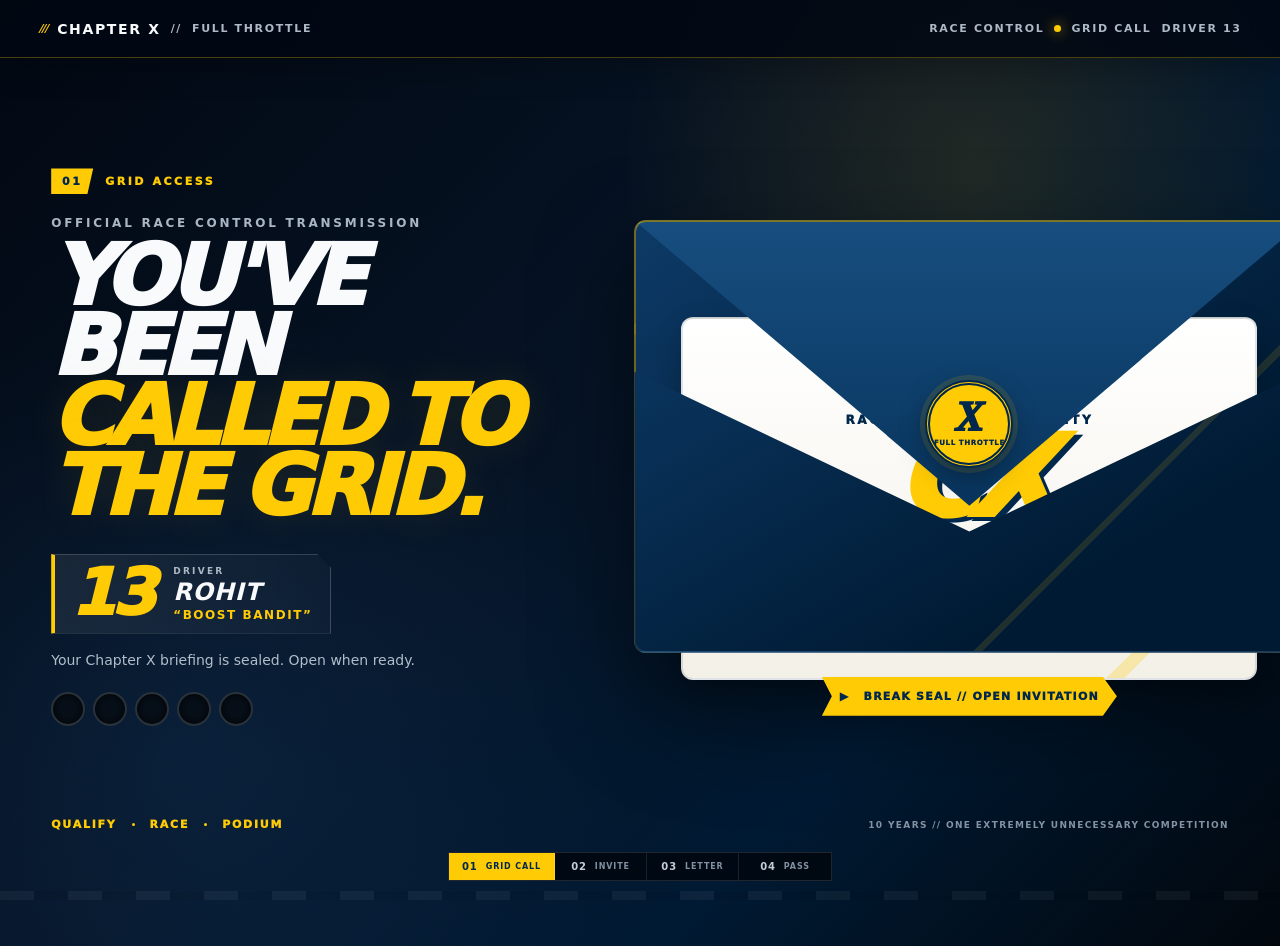
==== index.html @ 603b5de2 "Update index.html" ====
<!doctype html>
<html lang="en">
<head>
  <meta charset="utf-8" />
  <meta name="viewport" content="width=device-width, initial-scale=1, viewport-fit=cover" />
  <meta name="theme-color" content="#00274C" />
  <meta name="robots" content="noindex,nofollow" />
  <title>Chapter X // Full Throttle</title>
  <link rel="stylesheet" href="styles.css" />
</head>
<body>
  <div class="track-noise" aria-hidden="true"></div>

  <header class="broadcast-bar">
    <div class="brand-lockup">
      <span class="brand-slashes">///</span>
      <span class="brand-title">CHAPTER X</span>
      <span class="brand-sep">//</span>
      <span class="brand-sub">FULL THROTTLE</span>
    </div>
    <div class="session-meta">
      <span>RACE CONTROL</span>
      <span class="live-dot"></span>
      <span>GRID CALL</span>
      <span id="headerDriver">DRIVER 13</span>
    </div>
  </header>

  <main class="experience" id="experience">
    <section class="stage stage--cover is-active" data-stage="cover" aria-label="Grid call">
      <div class="hero-copy">
        <div class="sector-label"><span>01</span> GRID ACCESS</div>
        <p class="kicker">OFFICIAL RACE CONTROL TRANSMISSION</p>
        <h1>YOU'VE BEEN<br><em>CALLED TO THE GRID.</em></h1>
        <div class="driver-slate">
          <div class="driver-number" id="heroNumber">13</div>
          <div>
            <span class="slate-label">DRIVER</span>
            <strong id="heroName">ROHIT</strong>
            <span class="slate-tag" id="heroTag">“BOOST BANDIT”</span>
          </div>
        </div>
        <p class="hero-note">Your Chapter X briefing is sealed. Open when ready.</p>
        <div class="start-sequence" aria-hidden="true">
          <span></span><span></span><span></span><span></span><span></span>
        </div>
      </div>

      <div class="envelope-zone">
        <button class="envelope" id="envelope" type="button" aria-label="Open Chapter X invitation">
          <span class="envelope__back"></span>
          <span class="envelope__paper">
            <span class="paper-topline">RACE CONTROL // PRIORITY</span>
            <span class="paper-mark">CX</span>
            <span class="paper-title">OFFICIAL GRID SUMMONS</span>
            <span class="paper-driver" id="paperDriver">ROHIT // 13</span>
          </span>
          <span class="envelope__pocket"></span>
          <span class="envelope__flap"></span>
          <span class="seal"><b>X</b><small>FULL THROTTLE</small></span>
        </button>
        <button class="open-cta" id="openCta" type="button">
          <span class="cta-icon">▶</span>
          BREAK SEAL // OPEN INVITATION
        </button>
      </div>

      <div class="race-strip">
        <span>QUALIFY</span><i></i><span>RACE</span><i></i><span>PODIUM</span>
        <b>10 YEARS // ONE EXTREMELY UNNECESSARY COMPETITION</b>
      </div>
    </section>

    <section class="stage stage--content" data-stage="poster" aria-label="Race night poster">
      <div class="content-shell">
        <aside class="stage-rail">
          <span class="rail-number">02</span>
          <span class="rail-title">RACE BRIEF</span>
          <div class="rail-line"></div>
          <span>FULL THROTTLE</span>
          <span>BEST IN GAMES</span>
        </aside>
        <article class="media-panel">
          <div class="panel-head">
            <div><span>RACE CONTROL</span><strong>OFFICIAL INVITATION</strong></div>
            <div class="panel-status"><i></i> TRANSMISSION RECEIVED</div>
          </div>
          <div class="image-frame poster-frame">
            <img src="assets/invite-poster.png?v=2" alt="Chapter X Full Throttle invitation poster" />
          </div>
          <div class="panel-actions">
            <button class="nav-btn ghost" type="button" data-prev>← BACK</button>
            <button class="nav-btn primary" type="button" data-next="letter">OPEN RACE CONTROL LETTER →</button>
          </div>
        </article>
      </div>
    </section>

    <section class="stage stage--content" data-stage="letter" aria-label="Letter from Race Control">
      <div class="content-shell">
        <aside class="stage-rail">
          <span class="rail-number">03</span>
          <span class="rail-title">RACE CONTROL</span>
          <div class="rail-line"></div>
          <span>10 YEAR BRIEFING</span>
          <span>CLASSIFIED: FRIENDS</span>
        </aside>
        <article class="media-panel">
          <div class="panel-head">
            <div><span>PRIVATE MESSAGE</span><strong>FROM RACE CONTROL</strong></div>
            <div class="panel-status"><i></i> DRIVER VERIFIED</div>
          </div>
          <div class="image-frame letter-frame">
            <img src="assets/race-control-letter.png" alt="Letter from Race Control" />
          </div>
          <div class="panel-actions">
            <button class="nav-btn ghost" type="button" data-prev>← BACK</button>
            <button class="nav-btn primary" type="button" data-next="ticket">REVEAL DRIVER PASS →</button>
          </div>
        </article>
      </div>
    </section>

    <section class="stage stage--content" data-stage="ticket" aria-label="Driver pass">
      <div class="content-shell">
        <aside class="stage-rail">
          <span class="rail-number">04</span>
          <span class="rail-title">GRID PASS</span>
          <div class="rail-line"></div>
          <span id="railDriver">ROHIT // 13</span>
          <span>STATUS: CLEARED</span>
        </aside>
        <article class="media-panel ticket-panel">
          <div class="panel-head">
            <div><span>ENTRY CONFIRMED</span><strong id="driverTitle">ROHIT #13 // “BOOST BANDIT”</strong></div>
            <div class="panel-status good"><i></i> GRID ACCESS GRANTED</div>
          </div>
          <div class="image-frame ticket-frame">
            <img id="ticketImage" src="assets/tickets/rohit.png" alt="Personalized Chapter X driver ticket" />
          </div>
          <div class="panel-actions">
            <button class="nav-btn ghost" type="button" data-prev>← BACK</button>
            <a class="nav-btn primary" id="downloadTicket" href="assets/tickets/rohit.png" download>DOWNLOAD DRIVER PASS ↓</a>
            <button class="nav-btn ghost" id="restart" type="button">REPLAY</button>
          </div>
        </article>
      </div>
    </section>
  </main>

  <div class="stage-progress" aria-label="Invitation progress">
    <button class="is-current" type="button" data-jump="cover"><b>01</b><span>GRID CALL</span></button>
    <button type="button" data-jump="poster"><b>02</b><span>INVITE</span></button>
    <button type="button" data-jump="letter"><b>03</b><span>LETTER</span></button>
    <button type="button" data-jump="ticket"><b>04</b><span>PASS</span></button>
  </div>

  <script src="app.js"></script>
</body>
</html>
---- styles.css ----
:root {
  --navy: #00274c;
  --navy-2: #001b35;
  --navy-3: #061426;
  --maize: #ffcb05;
  --maize-deep: #e5a900;
  --white: #f8fafc;
  --muted: #aeb9c6;
  --ink: #07111e;
  --line: rgba(255,255,255,.13);
  --shadow: 0 30px 90px rgba(0,0,0,.48);
  --ease: cubic-bezier(.2,.8,.2,1);
}

* { box-sizing: border-box; }
html { background: var(--navy-3); }
html, body { margin: 0; min-height: 100%; }
body {
  min-height: 100svh;
  overflow-x: hidden;
  color: var(--white);
  background:
    radial-gradient(circle at 76% 18%, rgba(255,203,5,.11), transparent 22rem),
    radial-gradient(circle at 15% 80%, rgba(29,91,153,.18), transparent 28rem),
    linear-gradient(135deg, #020812 0%, #061426 46%, #001a33 72%, #02070d 100%);
  font-family: Inter, ui-sans-serif, system-ui, -apple-system, BlinkMacSystemFont, "Segoe UI", sans-serif;
}

button, a { font: inherit; }
button { color: inherit; }
a { color: inherit; text-decoration: none; }

.track-noise,
.track-noise::before,
.track-noise::after {
  position: fixed;
  inset: 0;
  pointer-events: none;
  content: "";
}
.track-noise {
  z-index: 0;
  opacity: .18;
  background:
    repeating-linear-gradient(117deg, transparent 0 52px, rgba(255,255,255,.035) 53px 54px, transparent 55px 104px),
    repeating-linear-gradient(0deg, rgba(255,255,255,.025) 0 1px, transparent 1px 4px);
}
.track-noise::before {
  opacity: .55;
  background: linear-gradient(90deg, transparent 0 74%, rgba(255,203,5,.05) 74% 74.3%, transparent 74.3%);
}
.track-noise::after {
  inset: auto 0 0;
  height: 9px;
  opacity: .28;
  background: repeating-linear-gradient(90deg, #fff 0 34px, #111 34px 68px);
}

.broadcast-bar {
  position: fixed;
  z-index: 50;
  top: 0; left: 0; right: 0;
  height: 58px;
  display: flex;
  align-items: center;
  justify-content: space-between;
  gap: 24px;
  padding: 0 clamp(18px, 3vw, 48px);
  background: rgba(2,8,18,.84);
  border-bottom: 1px solid rgba(255,203,5,.28);
  backdrop-filter: blur(18px);
  box-shadow: 0 10px 32px rgba(0,0,0,.24);
  font-size: 11px;
  font-weight: 900;
  letter-spacing: .15em;
  text-transform: uppercase;
}
.brand-lockup, .session-meta { display: flex; align-items: center; gap: 10px; white-space: nowrap; }
.brand-slashes { color: var(--maize); font-style: italic; letter-spacing: -.1em; }
.brand-title { font-size: 14px; }
.brand-sep, .brand-sub, .session-meta { color: #aeb9c6; }
.live-dot { width: 7px; height: 7px; border-radius: 50%; background: var(--maize); box-shadow: 0 0 13px rgba(255,203,5,.85); }

.experience {
  position: relative;
  z-index: 2;
  min-height: 100svh;
  padding: 82px clamp(16px, 4vw, 64px) 92px;
  display: grid;
  place-items: center;
  isolation: isolate;
}
.stage {
  grid-area: 1 / 1;
  width: min(1420px, 100%);
  min-height: calc(100svh - 174px);
  opacity: 0;
  visibility: hidden;
  pointer-events: none;
  transform: translateX(28px) scale(.99);
  filter: blur(4px);
  transition: opacity .45s var(--ease), transform .55s var(--ease), filter .45s ease, visibility .45s;
}
.stage.is-active {
  opacity: 1;
  visibility: visible;
  pointer-events: auto;
  transform: none;
  filter: none;
}

.stage--cover {
  position: relative;
  display: grid;
  grid-template-columns: minmax(330px, .92fr) minmax(420px, 1.08fr);
  align-items: center;
  gap: clamp(40px, 6vw, 92px);
}
.hero-copy { position: relative; padding: 12px 0 54px; }
.sector-label {
  display: inline-flex;
  align-items: center;
  gap: 12px;
  margin-bottom: 22px;
  color: var(--maize);
  font-size: 11px;
  font-weight: 1000;
  letter-spacing: .23em;
}
.sector-label span {
  width: 42px; height: 26px;
  display: grid; place-items: center;
  color: var(--navy);
  background: var(--maize);
  clip-path: polygon(0 0, 100% 0, 86% 100%, 0 100%);
}
.kicker { margin: 0 0 12px; color: #aab6c4; font-size: 12px; font-weight: 900; letter-spacing: .23em; }
h1 {
  margin: 0;
  max-width: 760px;
  font-size: clamp(50px, 6.5vw, 102px);
  line-height: .84;
  letter-spacing: -.065em;
  font-weight: 1000;
  font-style: italic;
  text-transform: uppercase;
}
h1 em { color: var(--maize); font-style: inherit; text-shadow: 0 0 42px rgba(255,203,5,.10); }
.driver-slate {
  width: fit-content;
  margin-top: 32px;
  display: grid;
  grid-template-columns: auto auto;
  align-items: center;
  gap: 16px;
  padding: 10px 18px 10px 10px;
  border: 1px solid rgba(255,255,255,.16);
  border-left: 4px solid var(--maize);
  background: linear-gradient(90deg, rgba(255,255,255,.075), rgba(255,255,255,.025));
  clip-path: polygon(0 0, calc(100% - 14px) 0, 100% 14px, 100% 100%, 0 100%);
}
.driver-number {
  min-width: 92px;
  color: var(--maize);
  font-size: 64px;
  line-height: .9;
  font-weight: 1000;
  font-style: italic;
  text-align: center;
  letter-spacing: -.06em;
}
.driver-slate > div:last-child { display: grid; gap: 2px; }
.slate-label { color: var(--muted); font-size: 9px; letter-spacing: .25em; font-weight: 900; }
.driver-slate strong { font-size: 24px; letter-spacing: .035em; font-style: italic; }
.slate-tag { color: var(--maize); font-size: 12px; font-weight: 900; letter-spacing: .13em; }
.hero-note { color: #b2bdca; margin: 18px 0 0; font-size: 14px; }
.start-sequence { display: flex; gap: 8px; margin-top: 24px; }
.start-sequence span {
  width: 34px; height: 34px; border-radius: 50%;
  border: 2px solid rgba(255,255,255,.14);
  background: #07101a;
  box-shadow: inset 0 0 12px rgba(0,0,0,.8);
  animation: lightup 2.8s infinite;
}
.start-sequence span:nth-child(2){animation-delay:.16s}.start-sequence span:nth-child(3){animation-delay:.32s}.start-sequence span:nth-child(4){animation-delay:.48s}.start-sequence span:nth-child(5){animation-delay:.64s}
@keyframes lightup { 0%,18%{background:#07101a} 22%,68%{background:var(--maize);box-shadow:0 0 22px rgba(255,203,5,.55)} 72%,100%{background:#07101a;box-shadow:none} }

.envelope-zone { display: grid; place-items: center; gap: 24px; }
.envelope {
  --w: min(54vw, 670px);
  position: relative;
  width: var(--w);
  aspect-ratio: 1.55 / 1;
  padding: 0;
  border: 0;
  background: transparent;
  cursor: pointer;
  perspective: 1400px;
  filter: drop-shadow(0 36px 45px rgba(0,0,0,.5));
  transition: transform .25s ease;
}
.envelope:hover { transform: translateY(-7px) rotate(-.3deg); }
.envelope__back, .envelope__paper, .envelope__pocket, .envelope__flap { position: absolute; inset: 0; border-radius: 12px; }
.envelope__back {
  background:
    linear-gradient(135deg, transparent 0 70%, rgba(255,203,5,.12) 70% 71%, transparent 71%),
    linear-gradient(145deg, #0d3a67, #001a33 72%);
  border: 2px solid rgba(255,203,5,.42);
}
.envelope__paper {
  z-index: 1;
  inset: 9% 7% 7%;
  display: grid;
  align-content: center;
  justify-items: center;
  gap: 8px;
  color: var(--navy);
  background:
    linear-gradient(135deg, transparent 84%, rgba(255,203,5,.28) 84% 86%, transparent 86%),
    linear-gradient(#fff, #f3f0e7);
  border: 2px solid rgba(0,39,76,.12);
  box-shadow: 0 10px 26px rgba(0,0,0,.22);
  transform: translateY(16%);
  transition: transform .72s var(--ease) .16s;
}
.paper-topline { font-size: clamp(8px, 1.2vw, 12px); font-weight: 1000; letter-spacing: .22em; }
.paper-mark { color: var(--maize); font-size: clamp(60px, 9vw, 112px); font-weight: 1000; font-style: italic; line-height: .78; text-shadow: 5px 4px 0 var(--navy); letter-spacing: -.1em; }
.paper-title { font-size: clamp(14px, 2vw, 25px); font-weight: 1000; letter-spacing: .12em; }
.paper-driver { color: var(--navy); font-size: clamp(10px, 1.4vw, 15px); font-weight: 1000; letter-spacing: .18em; }
.envelope__pocket {
  z-index: 3;
  clip-path: polygon(0 35%, 50% 72%, 100% 35%, 100% 100%, 0 100%);
  background:
    linear-gradient(135deg, transparent 70%, rgba(255,203,5,.12) 70% 70.8%, transparent 70.8%),
    linear-gradient(150deg, #0d3d6b, #001a33 75%);
  border: 2px solid rgba(255,255,255,.08);
}
.envelope__flap {
  z-index: 4;
  transform-origin: 50% 0;
  clip-path: polygon(0 0,100% 0,50% 66%);
  background: linear-gradient(180deg,#174e7f,var(--navy));
  border-top: 2px solid rgba(255,203,5,.5);
  transition: transform .56s var(--ease);
  backface-visibility: hidden;
}
.seal {
  position: absolute;
  z-index: 5;
  left: 50%; top: 47%;
  width: 88px; height: 88px;
  display: grid; place-items: center;
  align-content: center;
  transform: translate(-50%,-50%);
  border-radius: 50%;
  color: var(--navy);
  background: var(--maize);
  border: 5px double var(--navy);
  box-shadow: 0 8px 26px rgba(0,0,0,.34), 0 0 0 5px rgba(255,203,5,.12);
  transition: opacity .24s ease, transform .32s ease;
}
.seal b { font: 1000 italic 43px/.8 Georgia, serif; }
.seal small { margin-top: 4px; font-size: 7px; font-weight: 1000; letter-spacing: .09em; }
.envelope.is-opening .envelope__flap { transform: rotateX(180deg); z-index: 0; }
.envelope.is-opening .envelope__paper { transform: translateY(-31%); }
.envelope.is-opening .seal { opacity: 0; transform: translate(-50%,-35%) scale(.7); }
.open-cta {
  border: 0;
  padding: 13px 18px;
  color: var(--navy);
  background: var(--maize);
  font-size: 11px;
  font-weight: 1000;
  letter-spacing: .11em;
  cursor: pointer;
  clip-path: polygon(0 0, calc(100% - 14px) 0, 100% 50%, calc(100% - 14px) 100%, 0 100%, 10px 50%);
  box-shadow: 0 12px 28px rgba(0,0,0,.24);
  transition: transform .2s ease;
}
.open-cta:hover { transform: translateY(-2px) scale(1.02); }
.cta-icon { margin-right: 9px; }
.race-strip {
  position: absolute;
  left: 0; right: 0; bottom: 0;
  display: flex;
  align-items: center;
  gap: 15px;
  color: var(--white);
  font-size: 11px;
  font-weight: 1000;
  letter-spacing: .16em;
  text-transform: uppercase;
}
.race-strip span { color: var(--maize); }
.race-strip i { width: 3px; height: 3px; background: var(--maize); border-radius: 50%; }
.race-strip b { margin-left: auto; color: #8492a3; font-size: 9px; letter-spacing: .15em; }

.stage--content { display: grid; place-items: center; }
.content-shell {
  width: 100%;
  min-height: min(760px, calc(100svh - 190px));
  display: grid;
  grid-template-columns: 175px minmax(0,1fr);
  border: 1px solid rgba(255,255,255,.11);
  background: linear-gradient(150deg, rgba(8,24,42,.92), rgba(2,9,17,.82));
  box-shadow: var(--shadow);
  overflow: hidden;
}
.stage-rail {
  position: relative;
  display: flex;
  flex-direction: column;
  gap: 10px;
  padding: 32px 26px;
  background:
    linear-gradient(135deg, transparent 0 74%, rgba(255,203,5,.08) 74% 75%, transparent 75%),
    linear-gradient(180deg, #082a4a, #001426);
  border-right: 1px solid rgba(255,203,5,.28);
  color: #8fa0b2;
  font-size: 9px;
  font-weight: 900;
  letter-spacing: .16em;
  text-transform: uppercase;
}
.rail-number { color: var(--maize); font-size: 54px; line-height: .9; font-style: italic; font-weight: 1000; letter-spacing: -.06em; }
.rail-title { color: #fff; font-size: 13px; letter-spacing: .08em; }
.rail-line { width: 62px; height: 3px; margin: 8px 0 10px; background: var(--maize); transform: skewX(-28deg); }
.media-panel { min-width: 0; display: grid; grid-template-rows: auto minmax(0,1fr) auto; padding: 20px; gap: 16px; }
.panel-head { display: flex; align-items: center; justify-content: space-between; gap: 16px; min-height: 42px; }
.panel-head > div:first-child { display: grid; gap: 2px; }
.panel-head span { color: #8d9dad; font-size: 9px; font-weight: 900; letter-spacing: .19em; }
.panel-head strong { font-size: 15px; font-style: italic; letter-spacing: .06em; }
.panel-status { display: flex; align-items: center; gap: 8px; color: #b4c0cc; font-size: 9px; font-weight: 900; letter-spacing: .12em; white-space: nowrap; }
.panel-status i { width: 8px; height: 8px; border-radius: 50%; background: var(--maize); box-shadow: 0 0 12px rgba(255,203,5,.8); }
.panel-status.good { color: var(--maize); }
.image-frame {
  min-height: 0;
  display: grid;
  place-items: center;
  overflow: hidden;
  border: 1px solid rgba(255,255,255,.12);
  background: rgba(255,255,255,.035);
  box-shadow: inset 0 0 55px rgba(0,0,0,.28);
}
.image-frame img { display: block; max-width: 100%; max-height: calc(100svh - 315px); width: auto; height: auto; object-fit: contain; }
.poster-frame img { max-height: calc(100svh - 300px); }
.letter-frame img { max-height: calc(100svh - 280px); }
.ticket-frame img { width: 100%; max-height: calc(100svh - 335px); }
.panel-actions { display: flex; justify-content: flex-end; align-items: center; flex-wrap: wrap; gap: 10px; }
.nav-btn {
  border: 1px solid rgba(255,255,255,.18);
  padding: 11px 15px;
  cursor: pointer;
  font-size: 9px;
  font-weight: 1000;
  letter-spacing: .12em;
  text-transform: uppercase;
  transition: transform .18s ease, background .18s ease, color .18s ease;
}
.nav-btn:hover { transform: translateY(-2px); }
.nav-btn.ghost { background: rgba(255,255,255,.04); }
.nav-btn.primary { color: var(--navy); background: var(--maize); border-color: var(--maize); }

.stage-progress {
  position: fixed;
  z-index: 45;
  left: 50%; bottom: 19px;
  transform: translateX(-50%);
  display: flex;
  align-items: stretch;
  border: 1px solid rgba(255,255,255,.12);
  background: rgba(1,7,14,.84);
  backdrop-filter: blur(14px);
}
.stage-progress button {
  min-width: 92px;
  display: grid;
  grid-template-columns: auto auto;
  align-items: center;
  justify-content: center;
  gap: 8px;
  padding: 8px 13px;
  border: 0;
  border-right: 1px solid rgba(255,255,255,.10);
  background: transparent;
  cursor: pointer;
  color: #8291a2;
  font-size: 8px;
  font-weight: 900;
  letter-spacing: .11em;
}
.stage-progress button:last-child { border-right: 0; }
.stage-progress b { color: #c4ccd5; font-size: 10px; }
.stage-progress button.is-current { color: var(--navy); background: var(--maize); }
.stage-progress button.is-current b { color: var(--navy); }

@media (max-width: 980px) {
  .session-meta span:not(:last-child):not(.live-dot) { display: none; }
  .stage--cover { grid-template-columns: 1fr; text-align: center; align-content: center; gap: 28px; }
  .hero-copy { padding-bottom: 0; }
  .driver-slate { margin-inline: auto; text-align: left; }
  .start-sequence { justify-content: center; }
  .envelope { --w: min(86vw, 590px); }
  .race-strip { position: static; justify-content: center; flex-wrap: wrap; }
  .race-strip b { width: 100%; margin: 0; text-align: center; }
  .content-shell { grid-template-columns: 1fr; }
  .stage-rail { display: none; }
  .image-frame img { max-height: calc(100svh - 310px); }
}

@media (max-width: 620px) {
  .broadcast-bar { height: 50px; padding-inline: 12px; }
  .brand-sub, .brand-sep { display: none; }
  .experience { padding: 66px 10px 84px; }
  .stage { min-height: calc(100svh - 150px); }
  h1 { font-size: clamp(44px, 15vw, 72px); }
  .kicker { font-size: 9px; }
  .driver-number { font-size: 48px; min-width: 70px; }
  .driver-slate strong { font-size: 20px; }
  .envelope { --w: 94vw; }
  .seal { width: 72px; height: 72px; }
  .seal b { font-size: 34px; }
  .content-shell { min-height: auto; }
  .media-panel { padding: 10px; gap: 10px; }
  .panel-head { align-items: flex-start; }
  .panel-status { display: none; }
  .image-frame { min-height: 0; }
  .poster-frame img, .letter-frame img, .ticket-frame img { max-height: calc(100svh - 260px); }
  .panel-actions { justify-content: center; }
  .nav-btn { flex: 1 1 auto; text-align: center; padding: 10px 8px; }
  .stage-progress { bottom: 11px; width: calc(100% - 20px); }
  .stage-progress button { flex: 1; min-width: 0; grid-template-columns: 1fr; gap: 1px; padding: 6px 3px; }
  .stage-progress button span { font-size: 6px; }
}

@media (prefers-reduced-motion: reduce) {
  *, *::before, *::after { animation-duration: .01ms !important; transition-duration: .01ms !important; scroll-behavior: auto !important; }
}
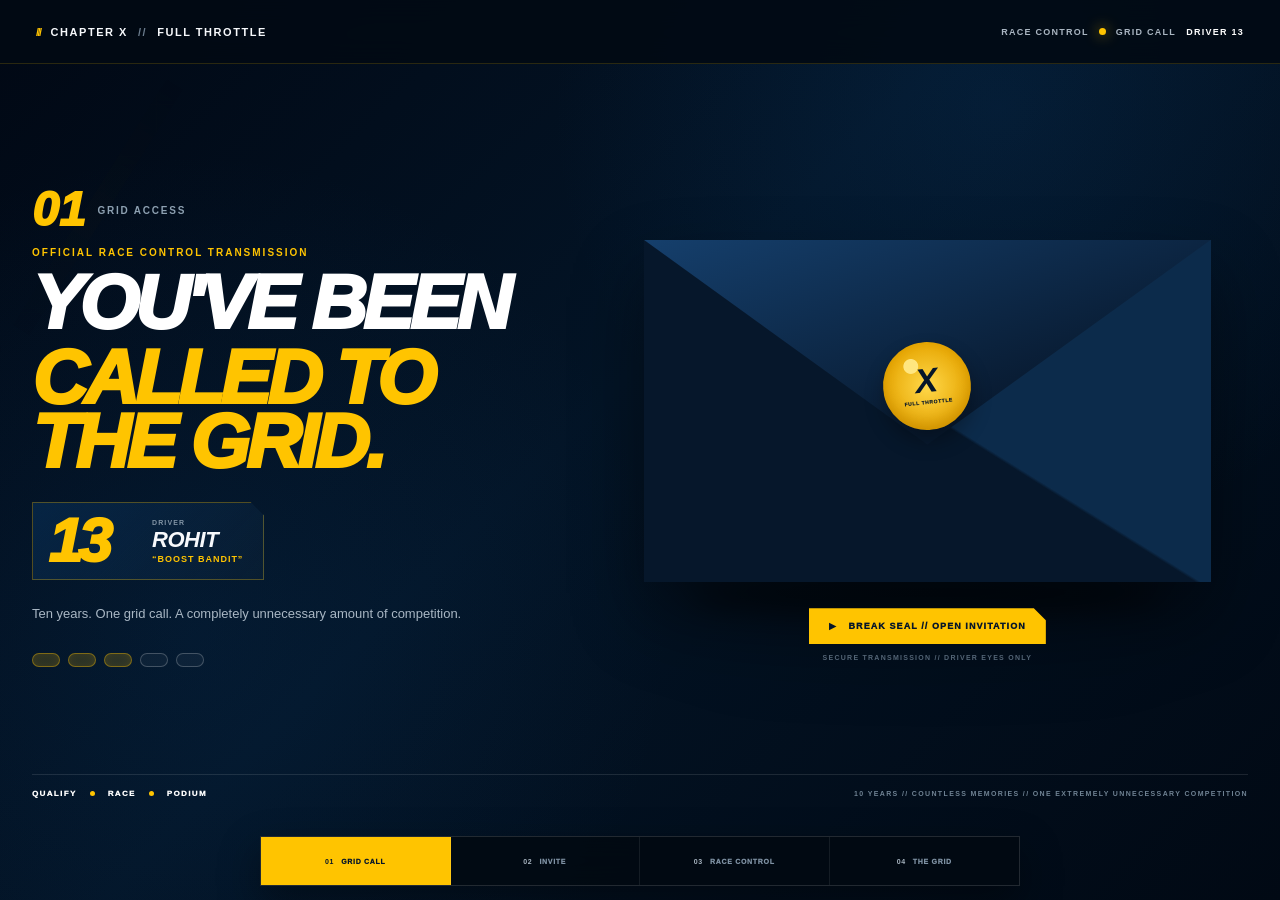
==== commit 1651ef1e: "Add files via upload" ====
--- a/index.html
+++ b/index.html
@@ -1,160 +1,294 @@
 <!doctype html>
 <html lang="en">
 <head>
-  <meta charset="utf-8" />
-  <meta name="viewport" content="width=device-width, initial-scale=1, viewport-fit=cover" />
-  <meta name="theme-color" content="#00274C" />
-  <meta name="robots" content="noindex,nofollow" />
+  <meta charset="utf-8">
+  <meta name="viewport" content="width=device-width, initial-scale=1, viewport-fit=cover">
+  <meta name="theme-color" content="#031426">
+  <meta name="robots" content="noindex,nofollow">
   <title>Chapter X // Full Throttle</title>
-  <link rel="stylesheet" href="styles.css" />
+  <link rel="stylesheet" href="styles.css?v=4">
 </head>
+
 <body>
-  <div class="track-noise" aria-hidden="true"></div>
-
-  <header class="broadcast-bar">
-    <div class="brand-lockup">
-      <span class="brand-slashes">///</span>
-      <span class="brand-title">CHAPTER X</span>
-      <span class="brand-sep">//</span>
-      <span class="brand-sub">FULL THROTTLE</span>
+  <div class="ambient-grid" aria-hidden="true"></div>
+
+  <header class="topbar">
+    <div class="topbar__brand">
+      <span class="slashes">///</span>
+      <strong>CHAPTER X</strong>
+      <span class="muted">//</span>
+      <span>FULL THROTTLE</span>
     </div>
-    <div class="session-meta">
+
+    <div class="topbar__status">
       <span>RACE CONTROL</span>
-      <span class="live-dot"></span>
+      <i></i>
       <span>GRID CALL</span>
-      <span id="headerDriver">DRIVER 13</span>
+      <b id="headerDriver">DRIVER 13</b>
     </div>
   </header>
 
-  <main class="experience" id="experience">
-    <section class="stage stage--cover is-active" data-stage="cover" aria-label="Grid call">
-      <div class="hero-copy">
-        <div class="sector-label"><span>01</span> GRID ACCESS</div>
-        <p class="kicker">OFFICIAL RACE CONTROL TRANSMISSION</p>
-        <h1>YOU'VE BEEN<br><em>CALLED TO THE GRID.</em></h1>
-        <div class="driver-slate">
-          <div class="driver-number" id="heroNumber">13</div>
-          <div>
-            <span class="slate-label">DRIVER</span>
-            <strong id="heroName">ROHIT</strong>
-            <span class="slate-tag" id="heroTag">“BOOST BANDIT”</span>
+  <main class="experience">
+
+    <!-- =========================================================
+         01 GRID CALL
+    ========================================================== -->
+    <section class="stage is-active" data-stage="cover" aria-label="Grid Call">
+      <div class="hero">
+        <div class="hero__copy">
+          <div class="section-index">
+            <span>01</span>
+            <b>GRID ACCESS</b>
+          </div>
+
+          <p class="eyebrow">OFFICIAL RACE CONTROL TRANSMISSION</p>
+
+          <h1>
+            YOU'VE BEEN<br>
+            <em>CALLED TO THE GRID.</em>
+          </h1>
+
+          <div class="driver-chip">
+            <strong id="heroNumber">13</strong>
+            <div>
+              <small>DRIVER</small>
+              <b id="heroName">ROHIT</b>
+              <span id="heroTag">“BOOST BANDIT”</span>
+            </div>
+          </div>
+
+          <p class="hero__note">
+            Ten years. One grid call. A completely unnecessary amount of competition.
+          </p>
+
+          <div class="lights" aria-hidden="true">
+            <i></i><i></i><i></i><i></i><i></i>
           </div>
         </div>
-        <p class="hero-note">Your Chapter X briefing is sealed. Open when ready.</p>
-        <div class="start-sequence" aria-hidden="true">
-          <span></span><span></span><span></span><span></span><span></span>
+
+        <div class="envelope-wrap">
+          <button class="envelope" id="envelope" type="button" aria-label="Break seal and open invitation">
+            <span class="envelope__shadow"></span>
+            <span class="envelope__back"></span>
+
+            <span class="envelope__letter">
+              <small>RACE CONTROL // PRIORITY</small>
+              <b>OFFICIAL GRID SUMMONS</b>
+              <strong>CHAPTER X</strong>
+              <span id="paperDriver">ROHIT // 13</span>
+            </span>
+
+            <span class="envelope__front"></span>
+            <span class="envelope__flap"></span>
+
+            <span class="wax-seal">
+              <b>X</b>
+              <small>FULL THROTTLE</small>
+            </span>
+          </button>
+
+          <button class="open-call" id="openCall" type="button">
+            <span>▶</span>
+            BREAK SEAL // OPEN INVITATION
+          </button>
+
+          <p class="tiny-transmission">
+            SECURE TRANSMISSION // DRIVER EYES ONLY
+          </p>
         </div>
       </div>
 
-      <div class="envelope-zone">
-        <button class="envelope" id="envelope" type="button" aria-label="Open Chapter X invitation">
-          <span class="envelope__back"></span>
-          <span class="envelope__paper">
-            <span class="paper-topline">RACE CONTROL // PRIORITY</span>
-            <span class="paper-mark">CX</span>
-            <span class="paper-title">OFFICIAL GRID SUMMONS</span>
-            <span class="paper-driver" id="paperDriver">ROHIT // 13</span>
-          </span>
-          <span class="envelope__pocket"></span>
-          <span class="envelope__flap"></span>
-          <span class="seal"><b>X</b><small>FULL THROTTLE</small></span>
-        </button>
-        <button class="open-cta" id="openCta" type="button">
-          <span class="cta-icon">▶</span>
-          BREAK SEAL // OPEN INVITATION
-        </button>
-      </div>
-
-      <div class="race-strip">
+      <div class="hero-strip">
         <span>QUALIFY</span><i></i><span>RACE</span><i></i><span>PODIUM</span>
-        <b>10 YEARS // ONE EXTREMELY UNNECESSARY COMPETITION</b>
-      </div>
-    </section>
-
-    <section class="stage stage--content" data-stage="poster" aria-label="Race night poster">
-      <div class="content-shell">
-        <aside class="stage-rail">
-          <span class="rail-number">02</span>
-          <span class="rail-title">RACE BRIEF</span>
-          <div class="rail-line"></div>
-          <span>FULL THROTTLE</span>
-          <span>BEST IN GAMES</span>
+        <b>10 YEARS // COUNTLESS MEMORIES // ONE EXTREMELY UNNECESSARY COMPETITION</b>
+      </div>
+    </section>
+
+
+    <!-- =========================================================
+         02 INVITE
+    ========================================================== -->
+    <section class="stage stage--panel" data-stage="invite" aria-label="Official Invitation">
+      <div class="shell">
+        <aside class="rail">
+          <span class="rail__number">02</span>
+          <strong>RACE BRIEF</strong>
+          <i></i>
+          <small>FULL THROTTLE</small>
+          <small>BEST IN GAMES</small>
         </aside>
-        <article class="media-panel">
-          <div class="panel-head">
-            <div><span>RACE CONTROL</span><strong>OFFICIAL INVITATION</strong></div>
-            <div class="panel-status"><i></i> TRANSMISSION RECEIVED</div>
-          </div>
-          <div class="image-frame poster-frame">
-            <img src="assets/invite-poster.png?v=2" alt="Chapter X Full Throttle invitation poster" />
-          </div>
-          <div class="panel-actions">
-            <button class="nav-btn ghost" type="button" data-prev>← BACK</button>
-            <button class="nav-btn primary" type="button" data-next="letter">OPEN RACE CONTROL LETTER →</button>
-          </div>
+
+        <article class="panel">
+          <header class="panel__header">
+            <div>
+              <small>RACE CONTROL</small>
+              <h2>OFFICIAL INVITATION</h2>
+            </div>
+
+            <div class="live-status">
+              <i></i>
+              TRANSMISSION RECEIVED
+            </div>
+          </header>
+
+          <div class="art-frame art-frame--poster">
+            <img src="assets/invite-poster.png?v=4"
+                 alt="Chapter X Full Throttle official invitation">
+          </div>
+
+          <footer class="panel__actions">
+            <button class="button button--ghost" type="button" data-prev>← BACK</button>
+            <button class="button button--primary" type="button" data-go="racecontrol">
+              OPEN RACE CONTROL →
+            </button>
+          </footer>
         </article>
       </div>
     </section>
 
-    <section class="stage stage--content" data-stage="letter" aria-label="Letter from Race Control">
-      <div class="content-shell">
-        <aside class="stage-rail">
-          <span class="rail-number">03</span>
-          <span class="rail-title">RACE CONTROL</span>
-          <div class="rail-line"></div>
-          <span>10 YEAR BRIEFING</span>
-          <span>CLASSIFIED: FRIENDS</span>
+
+    <!-- =========================================================
+         03 RACE CONTROL
+         Letter + personalized ticket live together here.
+    ========================================================== -->
+    <section class="stage stage--panel" data-stage="racecontrol" aria-label="Race Control">
+      <div class="shell">
+        <aside class="rail">
+          <span class="rail__number">03</span>
+          <strong>RACE CONTROL</strong>
+          <i></i>
+          <small>10 YEAR BRIEFING</small>
+          <small id="railDriver">ROHIT // 13</small>
+          <small>STATUS: CLEARED</small>
         </aside>
-        <article class="media-panel">
-          <div class="panel-head">
-            <div><span>PRIVATE MESSAGE</span><strong>FROM RACE CONTROL</strong></div>
-            <div class="panel-status"><i></i> DRIVER VERIFIED</div>
-          </div>
-          <div class="image-frame letter-frame">
-            <img src="assets/race-control-letter.png" alt="Letter from Race Control" />
-          </div>
-          <div class="panel-actions">
-            <button class="nav-btn ghost" type="button" data-prev>← BACK</button>
-            <button class="nav-btn primary" type="button" data-next="ticket">REVEAL DRIVER PASS →</button>
-          </div>
+
+        <article class="panel race-panel">
+          <header class="panel__header">
+            <div>
+              <small>PRIVATE TRANSMISSION</small>
+              <h2 id="raceHeading">FROM RACE CONTROL</h2>
+            </div>
+
+            <div class="live-status live-status--good">
+              <i></i>
+              DRIVER VERIFIED
+            </div>
+          </header>
+
+          <nav class="document-tabs" aria-label="Race Control documents">
+            <button class="is-current" type="button" data-doc-tab="letter">
+              01 // RACE CONTROL LETTER
+            </button>
+            <button type="button" data-doc-tab="ticket">
+              02 // DRIVER PASS
+            </button>
+          </nav>
+
+          <div class="document-view is-current" data-doc-view="letter">
+            <div class="art-frame art-frame--letter">
+              <img src="assets/race-control-letter.png?v=4"
+                   alt="Chapter X letter from Race Control">
+            </div>
+          </div>
+
+          <div class="document-view" data-doc-view="ticket">
+            <div class="ticket-heading">
+              <div>
+                <small>ENTRY CONFIRMED</small>
+                <strong id="ticketHeading">ROHIT #13 // “BOOST BANDIT”</strong>
+              </div>
+              <span id="ticketPaddock">PADDOCK // MAIN CHARACTER ENERGY</span>
+            </div>
+
+            <div class="art-frame art-frame--ticket">
+              <img id="ticketImage"
+                   src="assets/tickets/rohit.png"
+                   alt="Personalized Chapter X driver pass">
+            </div>
+          </div>
+
+          <footer class="panel__actions">
+            <button class="button button--ghost" type="button" data-prev>← BACK</button>
+
+            <a class="button button--ghost button--download is-hidden"
+               id="downloadTicket"
+               href="assets/tickets/rohit.png"
+               download>
+              DOWNLOAD DRIVER PASS ↓
+            </a>
+
+            <button class="button button--primary" type="button" data-go="grid">
+              SCOUT THE COMPETITION →
+            </button>
+          </footer>
         </article>
       </div>
     </section>
 
-    <section class="stage stage--content" data-stage="ticket" aria-label="Driver pass">
-      <div class="content-shell">
-        <aside class="stage-rail">
-          <span class="rail-number">04</span>
-          <span class="rail-title">GRID PASS</span>
-          <div class="rail-line"></div>
-          <span id="railDriver">ROHIT // 13</span>
-          <span>STATUS: CLEARED</span>
+
+    <!-- =========================================================
+         04 THE GRID
+    ========================================================== -->
+    <section class="stage stage--panel stage--grid" data-stage="grid" aria-label="The Grid">
+      <div class="shell shell--grid">
+        <aside class="rail">
+          <span class="rail__number">04</span>
+          <strong>THE GRID</strong>
+          <i></i>
+          <small>SCOUTING REPORT</small>
+          <small>6 DRIVERS CONFIRMED</small>
         </aside>
-        <article class="media-panel ticket-panel">
-          <div class="panel-head">
-            <div><span>ENTRY CONFIRMED</span><strong id="driverTitle">ROHIT #13 // “BOOST BANDIT”</strong></div>
-            <div class="panel-status good"><i></i> GRID ACCESS GRANTED</div>
-          </div>
-          <div class="image-frame ticket-frame">
-            <img id="ticketImage" src="assets/tickets/rohit.png" alt="Personalized Chapter X driver ticket" />
-          </div>
-          <div class="panel-actions">
-            <button class="nav-btn ghost" type="button" data-prev>← BACK</button>
-            <a class="nav-btn primary" id="downloadTicket" href="assets/tickets/rohit.png" download>DOWNLOAD DRIVER PASS ↓</a>
-            <button class="nav-btn ghost" id="restart" type="button">REPLAY</button>
-          </div>
+
+        <article class="panel grid-panel">
+          <header class="panel__header">
+            <div>
+              <small>SCOUTING REPORT // 6 DRIVERS CONFIRMED</small>
+              <h2>MEET THE GRID</h2>
+            </div>
+
+            <div class="live-status live-status--good">
+              <i></i>
+              GRID LIVE
+            </div>
+          </header>
+
+          <div class="grid-intro">
+            <div>
+              <strong>KNOW YOUR COMPETITION BEFORE LIGHTS OUT.</strong>
+              <p>Hover over a driver — or tap on mobile — to open the rival profile.</p>
+            </div>
+            <span>CLASSIFIED // FRIENDS</span>
+          </div>
+
+          <div class="driver-grid" id="driverGrid" aria-label="Chapter X driver lineup"></div>
+
+          <footer class="panel__actions">
+            <button class="button button--ghost" type="button" data-prev>← RACE CONTROL</button>
+            <button class="button button--ghost" type="button" id="replay">REPLAY GRID CALL</button>
+          </footer>
         </article>
       </div>
     </section>
+
   </main>
 
-  <div class="stage-progress" aria-label="Invitation progress">
-    <button class="is-current" type="button" data-jump="cover"><b>01</b><span>GRID CALL</span></button>
-    <button type="button" data-jump="poster"><b>02</b><span>INVITE</span></button>
-    <button type="button" data-jump="letter"><b>03</b><span>LETTER</span></button>
-    <button type="button" data-jump="ticket"><b>04</b><span>PASS</span></button>
-  </div>
-
-  <script src="app.js"></script>
+
+  <!-- EXACT NAV ORDER -->
+  <nav class="stage-nav" aria-label="Chapter X navigation">
+    <button class="is-current" type="button" data-stage-nav="cover">
+      <b>01</b><span>GRID CALL</span>
+    </button>
+    <button type="button" data-stage-nav="invite">
+      <b>02</b><span>INVITE</span>
+    </button>
+    <button type="button" data-stage-nav="racecontrol">
+      <b>03</b><span>RACE CONTROL</span>
+    </button>
+    <button type="button" data-stage-nav="grid">
+      <b>04</b><span>THE GRID</span>
+    </button>
+  </nav>
+
+  <script src="app.js?v=4"></script>
 </body>
 </html>
--- a/styles.css
+++ b/styles.css
@@ -1,438 +1,1596 @@
 :root {
-  --navy: #00274c;
-  --navy-2: #001b35;
-  --navy-3: #061426;
-  --maize: #ffcb05;
-  --maize-deep: #e5a900;
-  --white: #f8fafc;
-  --muted: #aeb9c6;
-  --ink: #07111e;
+  --navy: #031426;
+  --navy-2: #061d34;
+  --navy-3: #0b2b4b;
+  --blue: #0d4c88;
+  --yellow: #ffc400;
+  --yellow-2: #ffd84a;
+  --white: #f7f9fc;
+  --steel: #9aabba;
   --line: rgba(255,255,255,.13);
-  --shadow: 0 30px 90px rgba(0,0,0,.48);
-  --ease: cubic-bezier(.2,.8,.2,1);
-}
-
-* { box-sizing: border-box; }
-html { background: var(--navy-3); }
-html, body { margin: 0; min-height: 100%; }
+  --line-2: rgba(255,196,0,.30);
+  --shadow: 0 26px 80px rgba(0,0,0,.36);
+  --ease: cubic-bezier(.2,.75,.18,1);
+}
+
+* {
+  box-sizing: border-box;
+}
+
+html {
+  min-height: 100%;
+  background: var(--navy);
+}
+
 body {
-  min-height: 100svh;
-  overflow-x: hidden;
+  margin: 0;
+  min-width: 320px;
+  min-height: 100vh;
   color: var(--white);
   background:
-    radial-gradient(circle at 76% 18%, rgba(255,203,5,.11), transparent 22rem),
-    radial-gradient(circle at 15% 80%, rgba(29,91,153,.18), transparent 28rem),
-    linear-gradient(135deg, #020812 0%, #061426 46%, #001a33 72%, #02070d 100%);
-  font-family: Inter, ui-sans-serif, system-ui, -apple-system, BlinkMacSystemFont, "Segoe UI", sans-serif;
-}
-
-button, a { font: inherit; }
-button { color: inherit; }
-a { color: inherit; text-decoration: none; }
-
-.track-noise,
-.track-noise::before,
-.track-noise::after {
+    radial-gradient(circle at 78% 12%, rgba(13,76,136,.18), transparent 35%),
+    radial-gradient(circle at 15% 70%, rgba(13,76,136,.14), transparent 38%),
+    linear-gradient(135deg, #010814 0%, var(--navy) 46%, #010914 100%);
+  font-family: "Arial Narrow", "Roboto Condensed", "Segoe UI", Arial, sans-serif;
+  overflow-x: hidden;
+}
+
+button,
+a {
+  font: inherit;
+}
+
+button {
+  color: inherit;
+}
+
+img {
+  max-width: 100%;
+}
+
+.ambient-grid {
   position: fixed;
   inset: 0;
+  z-index: 0;
   pointer-events: none;
+  opacity: .18;
+  background-image:
+    linear-gradient(rgba(255,255,255,.025) 1px, transparent 1px),
+    linear-gradient(90deg, rgba(255,255,255,.025) 1px, transparent 1px);
+  background-size: 52px 52px;
+  mask-image: linear-gradient(to bottom, rgba(0,0,0,.8), transparent 80%);
+}
+
+.ambient-grid::before,
+.ambient-grid::after {
   content: "";
-}
-.track-noise {
-  z-index: 0;
+  position: absolute;
+  width: 420px;
+  height: 20px;
+  background: linear-gradient(90deg, transparent, rgba(255,196,0,.72), transparent);
+  transform: rotate(-58deg);
+  filter: blur(.2px);
   opacity: .18;
-  background:
-    repeating-linear-gradient(117deg, transparent 0 52px, rgba(255,255,255,.035) 53px 54px, transparent 55px 104px),
-    repeating-linear-gradient(0deg, rgba(255,255,255,.025) 0 1px, transparent 1px 4px);
-}
-.track-noise::before {
-  opacity: .55;
-  background: linear-gradient(90deg, transparent 0 74%, rgba(255,203,5,.05) 74% 74.3%, transparent 74.3%);
-}
-.track-noise::after {
-  inset: auto 0 0;
-  height: 9px;
-  opacity: .28;
-  background: repeating-linear-gradient(90deg, #fff 0 34px, #111 34px 68px);
-}
-
-.broadcast-bar {
-  position: fixed;
-  z-index: 50;
-  top: 0; left: 0; right: 0;
-  height: 58px;
+}
+
+.ambient-grid::before {
+  left: -120px;
+  top: 210px;
+}
+
+.ambient-grid::after {
+  right: -150px;
+  bottom: 240px;
+}
+
+
+/* =========================================================
+   TOP BAR
+========================================================= */
+
+.topbar {
+  position: sticky;
+  top: 0;
+  z-index: 100;
+  min-height: 64px;
   display: flex;
   align-items: center;
   justify-content: space-between;
-  gap: 24px;
-  padding: 0 clamp(18px, 3vw, 48px);
-  background: rgba(2,8,18,.84);
-  border-bottom: 1px solid rgba(255,203,5,.28);
-  backdrop-filter: blur(18px);
-  box-shadow: 0 10px 32px rgba(0,0,0,.24);
+  gap: 20px;
+  padding: 0 36px;
+  border-bottom: 1px solid rgba(255,196,0,.16);
+  background: rgba(2,10,20,.92);
+  backdrop-filter: blur(14px);
+}
+
+.topbar__brand,
+.topbar__status {
+  display: flex;
+  align-items: center;
+  gap: 10px;
   font-size: 11px;
   font-weight: 900;
-  letter-spacing: .15em;
+  letter-spacing: .14em;
   text-transform: uppercase;
 }
-.brand-lockup, .session-meta { display: flex; align-items: center; gap: 10px; white-space: nowrap; }
-.brand-slashes { color: var(--maize); font-style: italic; letter-spacing: -.1em; }
-.brand-title { font-size: 14px; }
-.brand-sep, .brand-sub, .session-meta { color: #aeb9c6; }
-.live-dot { width: 7px; height: 7px; border-radius: 50%; background: var(--maize); box-shadow: 0 0 13px rgba(255,203,5,.85); }
+
+.topbar__brand .slashes {
+  color: var(--yellow);
+  letter-spacing: -.14em;
+}
+
+.topbar__brand .muted {
+  color: #6b7c8d;
+}
+
+.topbar__status {
+  color: #aab6c2;
+  font-size: 9px;
+}
+
+.topbar__status i,
+.live-status i,
+.profile-cleared i {
+  width: 7px;
+  height: 7px;
+  flex: 0 0 7px;
+  border-radius: 50%;
+  background: var(--yellow);
+  box-shadow: 0 0 14px rgba(255,196,0,.78);
+}
+
+.topbar__status b {
+  color: #fff;
+}
+
+
+/* =========================================================
+   STAGES
+========================================================= */
 
 .experience {
   position: relative;
-  z-index: 2;
-  min-height: 100svh;
-  padding: 82px clamp(16px, 4vw, 64px) 92px;
+  z-index: 1;
+  width: 100%;
+  min-height: calc(100vh - 64px);
+  padding-bottom: 86px;
+}
+
+.stage {
+  display: none;
+  min-height: calc(100vh - 150px);
+  animation: stageIn .52s var(--ease) both;
+}
+
+.stage.is-active {
+  display: block;
+}
+
+@keyframes stageIn {
+  from {
+    opacity: 0;
+    transform: translateY(12px);
+  }
+  to {
+    opacity: 1;
+    transform: none;
+  }
+}
+
+
+/* =========================================================
+   01 GRID CALL
+========================================================= */
+
+.hero {
+  width: min(1500px, calc(100% - 64px));
+  min-height: calc(100vh - 190px);
+  margin: 0 auto;
+  display: grid;
+  grid-template-columns: minmax(0, .9fr) minmax(420px, 1.1fr);
+  align-items: center;
+  gap: 50px;
+  padding: 54px 0 34px;
+}
+
+.hero__copy {
+  position: relative;
+  max-width: 660px;
+}
+
+.section-index {
+  display: flex;
+  align-items: center;
+  gap: 12px;
+  margin-bottom: 18px;
+}
+
+.section-index span {
+  color: var(--yellow);
+  font-size: 48px;
+  line-height: .8;
+  font-weight: 1000;
+  font-style: italic;
+}
+
+.section-index b {
+  color: #8da0b1;
+  font-size: 10px;
+  letter-spacing: .18em;
+}
+
+.eyebrow {
+  margin: 0 0 12px;
+  color: var(--yellow);
+  font-size: 10px;
+  font-weight: 900;
+  letter-spacing: .2em;
+}
+
+.hero h1 {
+  margin: 0;
+  color: white;
+  font-size: clamp(50px, 6vw, 98px);
+  line-height: .84;
+  font-weight: 1000;
+  font-style: italic;
+  letter-spacing: -.055em;
+  text-transform: uppercase;
+}
+
+.hero h1 em {
+  display: inline-block;
+  margin-top: 10px;
+  color: var(--yellow);
+  font-style: inherit;
+}
+
+.driver-chip {
+  width: fit-content;
+  display: flex;
+  align-items: center;
+  gap: 18px;
+  margin-top: 28px;
+  padding: 14px 20px 14px 15px;
+  border: 1px solid var(--line-2);
+  background: linear-gradient(135deg, rgba(13,76,136,.30), rgba(255,255,255,.02));
+  clip-path: polygon(0 0, calc(100% - 14px) 0, 100% 14px, 100% 100%, 0 100%);
+}
+
+.driver-chip > strong {
+  min-width: 86px;
+  color: var(--yellow);
+  font-size: 62px;
+  line-height: .78;
+  font-weight: 1000;
+  font-style: italic;
+  letter-spacing: -.08em;
+}
+
+.driver-chip div {
+  display: grid;
+  gap: 1px;
+}
+
+.driver-chip small {
+  color: #8294a5;
+  font-size: 7px;
+  font-weight: 900;
+  letter-spacing: .16em;
+}
+
+.driver-chip b {
+  font-size: 22px;
+  font-style: italic;
+  letter-spacing: -.02em;
+}
+
+.driver-chip span {
+  color: var(--yellow);
+  font-size: 9px;
+  font-weight: 900;
+  letter-spacing: .11em;
+}
+
+.hero__note {
+  max-width: 530px;
+  margin: 24px 0 0;
+  color: #a9b7c4;
+  font-size: 13px;
+  line-height: 1.6;
+}
+
+.lights {
+  display: flex;
+  gap: 8px;
+  margin-top: 28px;
+}
+
+.lights i {
+  width: 28px;
+  height: 14px;
+  border-radius: 999px;
+  border: 1px solid rgba(255,255,255,.22);
+  background: rgba(255,255,255,.04);
+}
+
+.lights i:nth-child(-n+3) {
+  border-color: rgba(255,196,0,.4);
+  background: rgba(255,196,0,.15);
+  box-shadow: inset 0 0 10px rgba(255,196,0,.10);
+}
+
+
+/* Envelope */
+
+.envelope-wrap {
   display: grid;
   place-items: center;
-  isolation: isolate;
-}
-.stage {
-  grid-area: 1 / 1;
-  width: min(1420px, 100%);
-  min-height: calc(100svh - 174px);
-  opacity: 0;
-  visibility: hidden;
-  pointer-events: none;
-  transform: translateX(28px) scale(.99);
-  filter: blur(4px);
-  transition: opacity .45s var(--ease), transform .55s var(--ease), filter .45s ease, visibility .45s;
-}
-.stage.is-active {
-  opacity: 1;
-  visibility: visible;
-  pointer-events: auto;
-  transform: none;
-  filter: none;
-}
-
-.stage--cover {
+  align-content: center;
+  min-height: 500px;
+}
+
+.envelope {
   position: relative;
-  display: grid;
-  grid-template-columns: minmax(330px, .92fr) minmax(420px, 1.08fr);
-  align-items: center;
-  gap: clamp(40px, 6vw, 92px);
-}
-.hero-copy { position: relative; padding: 12px 0 54px; }
-.sector-label {
-  display: inline-flex;
-  align-items: center;
-  gap: 12px;
-  margin-bottom: 22px;
-  color: var(--maize);
-  font-size: 11px;
-  font-weight: 1000;
-  letter-spacing: .23em;
-}
-.sector-label span {
-  width: 42px; height: 26px;
-  display: grid; place-items: center;
-  color: var(--navy);
-  background: var(--maize);
-  clip-path: polygon(0 0, 100% 0, 86% 100%, 0 100%);
-}
-.kicker { margin: 0 0 12px; color: #aab6c4; font-size: 12px; font-weight: 900; letter-spacing: .23em; }
-h1 {
-  margin: 0;
-  max-width: 760px;
-  font-size: clamp(50px, 6.5vw, 102px);
-  line-height: .84;
-  letter-spacing: -.065em;
-  font-weight: 1000;
-  font-style: italic;
-  text-transform: uppercase;
-}
-h1 em { color: var(--maize); font-style: inherit; text-shadow: 0 0 42px rgba(255,203,5,.10); }
-.driver-slate {
-  width: fit-content;
-  margin-top: 32px;
-  display: grid;
-  grid-template-columns: auto auto;
-  align-items: center;
-  gap: 16px;
-  padding: 10px 18px 10px 10px;
-  border: 1px solid rgba(255,255,255,.16);
-  border-left: 4px solid var(--maize);
-  background: linear-gradient(90deg, rgba(255,255,255,.075), rgba(255,255,255,.025));
-  clip-path: polygon(0 0, calc(100% - 14px) 0, 100% 14px, 100% 100%, 0 100%);
-}
-.driver-number {
-  min-width: 92px;
-  color: var(--maize);
-  font-size: 64px;
-  line-height: .9;
-  font-weight: 1000;
-  font-style: italic;
-  text-align: center;
-  letter-spacing: -.06em;
-}
-.driver-slate > div:last-child { display: grid; gap: 2px; }
-.slate-label { color: var(--muted); font-size: 9px; letter-spacing: .25em; font-weight: 900; }
-.driver-slate strong { font-size: 24px; letter-spacing: .035em; font-style: italic; }
-.slate-tag { color: var(--maize); font-size: 12px; font-weight: 900; letter-spacing: .13em; }
-.hero-note { color: #b2bdca; margin: 18px 0 0; font-size: 14px; }
-.start-sequence { display: flex; gap: 8px; margin-top: 24px; }
-.start-sequence span {
-  width: 34px; height: 34px; border-radius: 50%;
-  border: 2px solid rgba(255,255,255,.14);
-  background: #07101a;
-  box-shadow: inset 0 0 12px rgba(0,0,0,.8);
-  animation: lightup 2.8s infinite;
-}
-.start-sequence span:nth-child(2){animation-delay:.16s}.start-sequence span:nth-child(3){animation-delay:.32s}.start-sequence span:nth-child(4){animation-delay:.48s}.start-sequence span:nth-child(5){animation-delay:.64s}
-@keyframes lightup { 0%,18%{background:#07101a} 22%,68%{background:var(--maize);box-shadow:0 0 22px rgba(255,203,5,.55)} 72%,100%{background:#07101a;box-shadow:none} }
-
-.envelope-zone { display: grid; place-items: center; gap: 24px; }
-.envelope {
-  --w: min(54vw, 670px);
-  position: relative;
-  width: var(--w);
-  aspect-ratio: 1.55 / 1;
+  width: min(600px, 92%);
+  aspect-ratio: 1.5 / 1;
   padding: 0;
   border: 0;
   background: transparent;
   cursor: pointer;
-  perspective: 1400px;
-  filter: drop-shadow(0 36px 45px rgba(0,0,0,.5));
-  transition: transform .25s ease;
-}
-.envelope:hover { transform: translateY(-7px) rotate(-.3deg); }
-.envelope__back, .envelope__paper, .envelope__pocket, .envelope__flap { position: absolute; inset: 0; border-radius: 12px; }
+  perspective: 1200px;
+  filter: drop-shadow(0 34px 35px rgba(0,0,0,.42));
+}
+
+.envelope__shadow {
+  position: absolute;
+  left: 10%;
+  right: 10%;
+  bottom: -25px;
+  height: 38px;
+  border-radius: 50%;
+  background: rgba(0,0,0,.48);
+  filter: blur(14px);
+}
+
 .envelope__back {
+  position: absolute;
+  inset: 11% 2% 2%;
+  border: 1px solid rgba(255,255,255,.24);
   background:
-    linear-gradient(135deg, transparent 0 70%, rgba(255,203,5,.12) 70% 71%, transparent 71%),
-    linear-gradient(145deg, #0d3a67, #001a33 72%);
-  border: 2px solid rgba(255,203,5,.42);
-}
-.envelope__paper {
+    linear-gradient(145deg, rgba(255,255,255,.08), transparent 30%),
+    linear-gradient(135deg, #102b49 0%, #06162a 64%, #09213b 100%);
+  clip-path: polygon(0 0, 100% 0, 100% 100%, 0 100%);
+}
+
+.envelope__letter {
+  position: absolute;
   z-index: 1;
-  inset: 9% 7% 7%;
-  display: grid;
-  align-content: center;
-  justify-items: center;
-  gap: 8px;
-  color: var(--navy);
+  left: 10%;
+  right: 10%;
+  top: 17%;
+  bottom: 10%;
+  display: flex;
+  flex-direction: column;
+  justify-content: center;
+  gap: 6px;
+  padding: 28px;
+  color: #06162a;
   background:
-    linear-gradient(135deg, transparent 84%, rgba(255,203,5,.28) 84% 86%, transparent 86%),
-    linear-gradient(#fff, #f3f0e7);
-  border: 2px solid rgba(0,39,76,.12);
-  box-shadow: 0 10px 26px rgba(0,0,0,.22);
-  transform: translateY(16%);
-  transition: transform .72s var(--ease) .16s;
-}
-.paper-topline { font-size: clamp(8px, 1.2vw, 12px); font-weight: 1000; letter-spacing: .22em; }
-.paper-mark { color: var(--maize); font-size: clamp(60px, 9vw, 112px); font-weight: 1000; font-style: italic; line-height: .78; text-shadow: 5px 4px 0 var(--navy); letter-spacing: -.1em; }
-.paper-title { font-size: clamp(14px, 2vw, 25px); font-weight: 1000; letter-spacing: .12em; }
-.paper-driver { color: var(--navy); font-size: clamp(10px, 1.4vw, 15px); font-weight: 1000; letter-spacing: .18em; }
-.envelope__pocket {
-  z-index: 3;
-  clip-path: polygon(0 35%, 50% 72%, 100% 35%, 100% 100%, 0 100%);
+    radial-gradient(circle at 20% 10%, rgba(255,196,0,.12), transparent 28%),
+    #f7f7f2;
+  border: 4px solid white;
+  box-shadow: 0 12px 35px rgba(0,0,0,.24);
+  transform: translateY(0);
+  transition: transform .75s var(--ease);
+}
+
+.envelope__letter::before {
+  content: "";
+  position: absolute;
+  inset: 10px;
+  border: 2px solid #0a2a4c;
+  pointer-events: none;
+}
+
+.envelope__letter small,
+.envelope__letter b,
+.envelope__letter strong,
+.envelope__letter span {
+  position: relative;
+  z-index: 1;
+}
+
+.envelope__letter small {
+  color: #607080;
+  font-size: 8px;
+  letter-spacing: .16em;
+}
+
+.envelope__letter b {
+  font-size: 14px;
+  letter-spacing: .1em;
+}
+
+.envelope__letter strong {
+  margin: 4px 0;
+  color: #0a2a4c;
+  font-size: clamp(34px, 4vw, 62px);
+  line-height: .9;
+  font-style: italic;
+  letter-spacing: -.05em;
+}
+
+.envelope__letter span {
+  color: #c38d00;
+  font-size: 11px;
+  font-weight: 900;
+  letter-spacing: .12em;
+}
+
+.envelope__front {
+  position: absolute;
+  z-index: 2;
+  inset: 11% 2% 2%;
   background:
-    linear-gradient(135deg, transparent 70%, rgba(255,203,5,.12) 70% 70.8%, transparent 70.8%),
-    linear-gradient(150deg, #0d3d6b, #001a33 75%);
-  border: 2px solid rgba(255,255,255,.08);
-}
+    linear-gradient(32deg, #06172b 0 49.5%, transparent 50%),
+    linear-gradient(-32deg, #0c2b4b 0 49.5%, transparent 50%);
+  pointer-events: none;
+}
+
 .envelope__flap {
+  position: absolute;
   z-index: 4;
-  transform-origin: 50% 0;
-  clip-path: polygon(0 0,100% 0,50% 66%);
-  background: linear-gradient(180deg,#174e7f,var(--navy));
-  border-top: 2px solid rgba(255,203,5,.5);
-  transition: transform .56s var(--ease);
-  backface-visibility: hidden;
-}
-.seal {
+  left: 2%;
+  right: 2%;
+  top: 11%;
+  height: 52%;
+  background: linear-gradient(160deg, #153f6c, #081a30 72%);
+  clip-path: polygon(0 0, 100% 0, 50% 100%);
+  transform-origin: top center;
+  transition: transform .62s var(--ease), z-index 0s linear .3s;
+}
+
+.wax-seal {
   position: absolute;
   z-index: 5;
-  left: 50%; top: 47%;
-  width: 88px; height: 88px;
-  display: grid; place-items: center;
+  left: 50%;
+  top: 48%;
+  width: 88px;
+  height: 88px;
+  display: grid;
+  place-items: center;
   align-content: center;
-  transform: translate(-50%,-50%);
   border-radius: 50%;
-  color: var(--navy);
-  background: var(--maize);
-  border: 5px double var(--navy);
-  box-shadow: 0 8px 26px rgba(0,0,0,.34), 0 0 0 5px rgba(255,203,5,.12);
-  transition: opacity .24s ease, transform .32s ease;
-}
-.seal b { font: 1000 italic 43px/.8 Georgia, serif; }
-.seal small { margin-top: 4px; font-size: 7px; font-weight: 1000; letter-spacing: .09em; }
-.envelope.is-opening .envelope__flap { transform: rotateX(180deg); z-index: 0; }
-.envelope.is-opening .envelope__paper { transform: translateY(-31%); }
-.envelope.is-opening .seal { opacity: 0; transform: translate(-50%,-35%) scale(.7); }
-.open-cta {
-  border: 0;
-  padding: 13px 18px;
-  color: var(--navy);
-  background: var(--maize);
+  color: #06162a;
+  background:
+    radial-gradient(circle at 34% 26%, #ffe680 0 8%, transparent 9%),
+    radial-gradient(circle, var(--yellow-2), #e6a500 72%);
+  box-shadow:
+    inset 0 -7px 14px rgba(123,79,0,.22),
+    0 11px 20px rgba(0,0,0,.32);
+  transform: translate(-50%, -50%) rotate(-6deg);
+  transition: opacity .3s ease, transform .42s var(--ease);
+}
+
+.wax-seal b {
+  font-size: 34px;
+  line-height: .8;
+  font-style: italic;
+}
+
+.wax-seal small {
+  margin-top: 5px;
+  font-size: 5px;
+  font-weight: 1000;
+  letter-spacing: .12em;
+}
+
+.envelope:hover .wax-seal {
+  transform: translate(-50%, -50%) rotate(0) scale(1.04);
+}
+
+.envelope.is-opening .envelope__flap {
+  z-index: 0;
+  transform: rotateX(178deg);
+}
+
+.envelope.is-opening .wax-seal {
+  opacity: 0;
+  transform: translate(-50%, -55%) scale(.72) rotate(15deg);
+}
+
+.envelope.is-opening .envelope__letter {
+  transform: translateY(-32%);
+}
+
+.open-call {
+  margin-top: 18px;
+  padding: 12px 19px;
+  border: 1px solid rgba(255,196,0,.42);
+  color: #06162a;
+  background: var(--yellow);
+  cursor: pointer;
+  font-size: 9px;
+  font-weight: 1000;
+  letter-spacing: .12em;
+  clip-path: polygon(0 0, calc(100% - 12px) 0, 100% 12px, 100% 100%, 0 100%);
+  transition: transform .2s ease, filter .2s ease;
+}
+
+.open-call:hover {
+  transform: translateY(-2px);
+  filter: brightness(1.06);
+}
+
+.open-call span {
+  margin-right: 8px;
+}
+
+.open-call.is-working {
+  color: var(--yellow);
+  background: transparent;
+}
+
+.tiny-transmission {
+  margin: 10px 0 0;
+  color: #5e7184;
+  font-size: 7px;
+  font-weight: 900;
+  letter-spacing: .18em;
+}
+
+.hero-strip {
+  width: min(1500px, calc(100% - 64px));
+  margin: 0 auto 28px;
+  display: flex;
+  align-items: center;
+  gap: 13px;
+  padding: 14px 0;
+  border-top: 1px solid rgba(255,255,255,.11);
+  color: white;
+  font-size: 8px;
+  font-weight: 1000;
+  letter-spacing: .17em;
+}
+
+.hero-strip i {
+  width: 5px;
+  height: 5px;
+  border-radius: 50%;
+  background: var(--yellow);
+}
+
+.hero-strip b {
+  margin-left: auto;
+  color: #6f8293;
+  font-size: 7px;
+}
+
+
+/* =========================================================
+   CONTENT SHELL / PANELS
+========================================================= */
+
+.stage--panel {
+  padding: 40px 0 26px;
+}
+
+.shell {
+  width: min(1500px, calc(100% - 64px));
+  min-height: calc(100vh - 210px);
+  margin: 0 auto;
+  display: grid;
+  grid-template-columns: 170px minmax(0, 1fr);
+  border: 1px solid rgba(255,255,255,.12);
+  background: rgba(3,13,25,.62);
+  box-shadow: var(--shadow);
+}
+
+.rail {
+  position: relative;
+  display: flex;
+  flex-direction: column;
+  gap: 13px;
+  padding: 38px 28px;
+  overflow: hidden;
+  border-right: 1px solid rgba(255,255,255,.13);
+  background:
+    linear-gradient(145deg, rgba(13,76,136,.34), transparent 55%),
+    #06182d;
+}
+
+.rail::after {
+  content: "";
+  position: absolute;
+  right: -40px;
+  bottom: 40px;
+  width: 130px;
+  height: 4px;
+  background: rgba(255,196,0,.17);
+  transform: rotate(-48deg);
+}
+
+.rail__number {
+  color: var(--yellow);
+  font-size: 58px;
+  line-height: .78;
+  font-weight: 1000;
+  font-style: italic;
+  letter-spacing: -.08em;
+}
+
+.rail strong {
+  margin-top: 5px;
   font-size: 11px;
-  font-weight: 1000;
-  letter-spacing: .11em;
-  cursor: pointer;
-  clip-path: polygon(0 0, calc(100% - 14px) 0, 100% 50%, calc(100% - 14px) 100%, 0 100%, 10px 50%);
-  box-shadow: 0 12px 28px rgba(0,0,0,.24);
-  transition: transform .2s ease;
-}
-.open-cta:hover { transform: translateY(-2px) scale(1.02); }
-.cta-icon { margin-right: 9px; }
-.race-strip {
-  position: absolute;
-  left: 0; right: 0; bottom: 0;
-  display: flex;
-  align-items: center;
-  gap: 15px;
-  color: var(--white);
-  font-size: 11px;
-  font-weight: 1000;
-  letter-spacing: .16em;
-  text-transform: uppercase;
-}
-.race-strip span { color: var(--maize); }
-.race-strip i { width: 3px; height: 3px; background: var(--maize); border-radius: 50%; }
-.race-strip b { margin-left: auto; color: #8492a3; font-size: 9px; letter-spacing: .15em; }
-
-.stage--content { display: grid; place-items: center; }
-.content-shell {
-  width: 100%;
-  min-height: min(760px, calc(100svh - 190px));
-  display: grid;
-  grid-template-columns: 175px minmax(0,1fr);
-  border: 1px solid rgba(255,255,255,.11);
-  background: linear-gradient(150deg, rgba(8,24,42,.92), rgba(2,9,17,.82));
-  box-shadow: var(--shadow);
-  overflow: hidden;
-}
-.stage-rail {
-  position: relative;
-  display: flex;
-  flex-direction: column;
-  gap: 10px;
-  padding: 32px 26px;
-  background:
-    linear-gradient(135deg, transparent 0 74%, rgba(255,203,5,.08) 74% 75%, transparent 75%),
-    linear-gradient(180deg, #082a4a, #001426);
-  border-right: 1px solid rgba(255,203,5,.28);
-  color: #8fa0b2;
-  font-size: 9px;
+  letter-spacing: .08em;
+}
+
+.rail > i {
+  width: 54px;
+  height: 3px;
+  margin: 3px 0 5px;
+  background: var(--yellow);
+}
+
+.rail small {
+  color: #89a0b4;
+  font-size: 7px;
   font-weight: 900;
   letter-spacing: .16em;
+  line-height: 1.5;
+}
+
+.panel {
+  min-width: 0;
+  display: grid;
+  grid-template-rows: auto minmax(0, 1fr) auto;
+  gap: 16px;
+  padding: 26px;
+  background:
+    radial-gradient(circle at 88% 5%, rgba(13,76,136,.11), transparent 30%),
+    rgba(2,10,20,.52);
+}
+
+.panel__header {
+  min-height: 48px;
+  display: flex;
+  align-items: center;
+  justify-content: space-between;
+  gap: 20px;
+}
+
+.panel__header small {
+  display: block;
+  margin-bottom: 3px;
+  color: #869aab;
+  font-size: 7px;
+  font-weight: 900;
+  letter-spacing: .18em;
+}
+
+.panel__header h2 {
+  margin: 0;
+  font-size: 16px;
+  line-height: 1;
+  font-style: italic;
+  letter-spacing: .04em;
   text-transform: uppercase;
 }
-.rail-number { color: var(--maize); font-size: 54px; line-height: .9; font-style: italic; font-weight: 1000; letter-spacing: -.06em; }
-.rail-title { color: #fff; font-size: 13px; letter-spacing: .08em; }
-.rail-line { width: 62px; height: 3px; margin: 8px 0 10px; background: var(--maize); transform: skewX(-28deg); }
-.media-panel { min-width: 0; display: grid; grid-template-rows: auto minmax(0,1fr) auto; padding: 20px; gap: 16px; }
-.panel-head { display: flex; align-items: center; justify-content: space-between; gap: 16px; min-height: 42px; }
-.panel-head > div:first-child { display: grid; gap: 2px; }
-.panel-head span { color: #8d9dad; font-size: 9px; font-weight: 900; letter-spacing: .19em; }
-.panel-head strong { font-size: 15px; font-style: italic; letter-spacing: .06em; }
-.panel-status { display: flex; align-items: center; gap: 8px; color: #b4c0cc; font-size: 9px; font-weight: 900; letter-spacing: .12em; white-space: nowrap; }
-.panel-status i { width: 8px; height: 8px; border-radius: 50%; background: var(--maize); box-shadow: 0 0 12px rgba(255,203,5,.8); }
-.panel-status.good { color: var(--maize); }
-.image-frame {
+
+.live-status {
+  display: flex;
+  align-items: center;
+  gap: 8px;
+  color: #aeb9c4;
+  font-size: 7px;
+  font-weight: 1000;
+  letter-spacing: .13em;
+}
+
+.live-status--good {
+  color: #b8c7d4;
+}
+
+.art-frame {
   min-height: 0;
   display: grid;
   place-items: center;
   overflow: hidden;
-  border: 1px solid rgba(255,255,255,.12);
-  background: rgba(255,255,255,.035);
-  box-shadow: inset 0 0 55px rgba(0,0,0,.28);
-}
-.image-frame img { display: block; max-width: 100%; max-height: calc(100svh - 315px); width: auto; height: auto; object-fit: contain; }
-.poster-frame img { max-height: calc(100svh - 300px); }
-.letter-frame img { max-height: calc(100svh - 280px); }
-.ticket-frame img { width: 100%; max-height: calc(100svh - 335px); }
-.panel-actions { display: flex; justify-content: flex-end; align-items: center; flex-wrap: wrap; gap: 10px; }
-.nav-btn {
-  border: 1px solid rgba(255,255,255,.18);
-  padding: 11px 15px;
-  cursor: pointer;
-  font-size: 9px;
-  font-weight: 1000;
-  letter-spacing: .12em;
-  text-transform: uppercase;
-  transition: transform .18s ease, background .18s ease, color .18s ease;
-}
-.nav-btn:hover { transform: translateY(-2px); }
-.nav-btn.ghost { background: rgba(255,255,255,.04); }
-.nav-btn.primary { color: var(--navy); background: var(--maize); border-color: var(--maize); }
-
-.stage-progress {
-  position: fixed;
-  z-index: 45;
-  left: 50%; bottom: 19px;
-  transform: translateX(-50%);
-  display: flex;
-  align-items: stretch;
-  border: 1px solid rgba(255,255,255,.12);
-  background: rgba(1,7,14,.84);
-  backdrop-filter: blur(14px);
-}
-.stage-progress button {
-  min-width: 92px;
-  display: grid;
-  grid-template-columns: auto auto;
+  border: 1px solid rgba(255,255,255,.13);
+  background:
+    linear-gradient(rgba(255,255,255,.015), rgba(255,255,255,.015)),
+    #07111d;
+}
+
+.art-frame img {
+  display: block;
+  max-width: 100%;
+  max-height: 100%;
+  object-fit: contain;
+}
+
+.art-frame--poster {
+  min-height: 610px;
+  padding: 4px;
+}
+
+.art-frame--poster img {
+  height: min(67vh, 760px);
+  width: auto;
+}
+
+.art-frame--letter {
+  min-height: 610px;
+  padding: 4px;
+}
+
+.art-frame--letter img {
+  height: min(66vh, 755px);
+  width: auto;
+}
+
+.art-frame--ticket {
+  min-height: 420px;
+  padding: 8px;
+}
+
+.art-frame--ticket img {
+  width: min(100%, 1180px);
+  height: auto;
+}
+
+.panel__actions {
+  display: flex;
+  align-items: center;
+  justify-content: flex-end;
+  gap: 9px;
+  min-height: 42px;
+}
+
+.button {
+  display: inline-flex;
   align-items: center;
   justify-content: center;
-  gap: 8px;
-  padding: 8px 13px;
+  min-height: 38px;
+  padding: 0 15px;
+  border: 1px solid rgba(255,255,255,.17);
+  color: #d5dde5;
+  background: rgba(255,255,255,.025);
+  text-decoration: none;
+  cursor: pointer;
+  font-size: 8px;
+  font-weight: 1000;
+  letter-spacing: .11em;
+  text-transform: uppercase;
+  transition: transform .18s ease, border-color .18s ease, background .18s ease;
+}
+
+.button:hover {
+  transform: translateY(-1px);
+  border-color: rgba(255,196,0,.48);
+}
+
+.button--primary {
+  border-color: var(--yellow);
+  color: #06162a;
+  background: var(--yellow);
+}
+
+.button--ghost {
+  color: #c2ced8;
+}
+
+.is-hidden {
+  display: none !important;
+}
+
+
+/* =========================================================
+   03 RACE CONTROL
+========================================================= */
+
+.race-panel {
+  grid-template-rows: auto auto minmax(0, 1fr) auto;
+}
+
+.document-tabs {
+  display: flex;
+  gap: 7px;
+  padding-bottom: 11px;
+  border-bottom: 1px solid rgba(255,255,255,.10);
+}
+
+.document-tabs button {
+  min-height: 36px;
+  padding: 0 14px;
+  border: 1px solid rgba(255,255,255,.12);
+  color: #8194a7;
+  background: rgba(255,255,255,.025);
+  cursor: pointer;
+  font-size: 7px;
+  font-weight: 1000;
+  letter-spacing: .13em;
+  transition: .18s ease;
+}
+
+.document-tabs button:hover {
+  color: white;
+  border-color: rgba(255,196,0,.36);
+}
+
+.document-tabs button.is-current {
+  border-color: var(--yellow);
+  color: #06162a;
+  background: var(--yellow);
+}
+
+.document-view {
+  display: none;
+  min-height: 0;
+}
+
+.document-view.is-current {
+  display: grid;
+}
+
+.ticket-heading {
+  display: flex;
+  align-items: flex-end;
+  justify-content: space-between;
+  gap: 20px;
+  margin-bottom: 10px;
+}
+
+.ticket-heading div {
+  display: grid;
+  gap: 3px;
+}
+
+.ticket-heading small {
+  color: #8296a8;
+  font-size: 7px;
+  font-weight: 900;
+  letter-spacing: .16em;
+}
+
+.ticket-heading strong {
+  font-size: 13px;
+  font-style: italic;
+  letter-spacing: .04em;
+}
+
+.ticket-heading > span {
+  color: var(--yellow);
+  font-size: 7px;
+  font-weight: 1000;
+  letter-spacing: .13em;
+}
+
+
+/* =========================================================
+   04 THE GRID
+========================================================= */
+
+.shell--grid {
+  min-height: 0;
+}
+
+.grid-panel {
+  grid-template-rows: auto auto minmax(0, 1fr) auto;
+  overflow: visible;
+}
+
+.grid-intro {
+  display: flex;
+  align-items: flex-end;
+  justify-content: space-between;
+  gap: 20px;
+}
+
+.grid-intro strong {
+  color: var(--yellow);
+  font-size: 9px;
+  letter-spacing: .15em;
+}
+
+.grid-intro p {
+  margin: 5px 0 0;
+  color: #93a6b8;
+  font-size: 10px;
+}
+
+.grid-intro > span {
+  color: #63788c;
+  font-size: 7px;
+  font-weight: 1000;
+  letter-spacing: .15em;
+}
+
+.driver-grid {
+  display: grid;
+  grid-template-columns: repeat(3, minmax(0,1fr));
+  gap: 14px;
+  align-content: start;
+}
+
+.driver-card {
+  position: relative;
+  min-width: 0;
+  min-height: 335px;
+  padding: 0;
+  overflow: hidden;
+  border: 1px solid rgba(255,255,255,.14);
+  color: white;
+  background: #061626;
+  cursor: pointer;
+  text-align: left;
+  isolation: isolate;
+  clip-path: polygon(0 0, calc(100% - 17px) 0, 100% 17px, 100% 100%, 0 100%);
+  box-shadow: 0 20px 42px rgba(0,0,0,.25);
+  transition:
+    transform .30s var(--ease),
+    border-color .30s ease,
+    box-shadow .30s ease;
+}
+
+.driver-card::before {
+  content: "";
+  position: absolute;
+  z-index: 7;
+  left: 0;
+  top: 0;
+  width: 4px;
+  height: 100%;
+  background: var(--yellow);
+  transform: scaleY(.18);
+  transform-origin: top;
+  transition: transform .36s var(--ease);
+}
+
+.driver-card::after {
+  content: "";
+  position: absolute;
+  z-index: 7;
+  top: 0;
+  right: 0;
+  width: 50px;
+  height: 3px;
+  background: var(--yellow);
+  opacity: .85;
+}
+
+.driver-card:hover,
+.driver-card:focus-visible,
+.driver-card.is-open {
+  transform: translateY(-5px);
+  border-color: rgba(255,196,0,.52);
+  box-shadow:
+    0 28px 60px rgba(0,0,0,.38),
+    0 0 0 1px rgba(255,196,0,.07);
+  outline: none;
+}
+
+.driver-card:hover::before,
+.driver-card:focus-visible::before,
+.driver-card.is-open::before {
+  transform: scaleY(1);
+}
+
+.driver-card__portrait,
+.driver-card__gradient {
+  position: absolute;
+  inset: 0;
+}
+
+.driver-card__portrait {
+  z-index: 0;
+  background: #061526;
+}
+
+.driver-card__portrait img {
+  width: 100%;
+  height: 100%;
+  display: block;
+  object-fit: cover;
+  object-position: center 16%;
+  filter: saturate(.92) contrast(1.04);
+  transition: transform .56s var(--ease), filter .34s ease;
+}
+
+.driver-card__gradient {
+  z-index: 1;
+  background:
+    linear-gradient(180deg, rgba(2,8,15,.02) 22%, rgba(2,8,15,.26) 48%, rgba(2,8,15,.98) 100%),
+    linear-gradient(90deg, rgba(3,28,51,.22), transparent 58%);
+}
+
+.driver-card:hover .driver-card__portrait img,
+.driver-card:focus-visible .driver-card__portrait img,
+.driver-card.is-open .driver-card__portrait img {
+  transform: scale(1.055);
+  filter: saturate(.68) brightness(.43) contrast(1.08);
+}
+
+.driver-card__number {
+  position: absolute;
+  z-index: 3;
+  top: 16px;
+  right: 16px;
+  color: rgba(255,196,0,.94);
+  font-size: 68px;
+  line-height: .78;
+  font-weight: 1000;
+  font-style: italic;
+  letter-spacing: -.08em;
+  text-shadow: 0 9px 22px rgba(0,0,0,.45);
+}
+
+.your-garage {
+  position: absolute;
+  z-index: 5;
+  top: 15px;
+  left: 15px;
+  padding: 5px 8px;
+  color: #06162a;
+  background: var(--yellow);
+  font-size: 6px;
+  font-weight: 1000;
+  letter-spacing: .13em;
+}
+
+.driver-card__front {
+  position: absolute;
+  z-index: 3;
+  inset: 0;
+  display: flex;
+  flex-direction: column;
+  justify-content: flex-end;
+  padding: 20px;
+  transition: opacity .23s ease, transform .36s var(--ease);
+}
+
+.driver-card__front small {
+  margin-bottom: 6px;
+  color: #8fa2b3;
+  font-size: 6px;
+  font-weight: 900;
+  letter-spacing: .16em;
+}
+
+.driver-card__front strong {
+  font-size: clamp(24px, 2vw, 36px);
+  line-height: .88;
+  font-weight: 1000;
+  font-style: italic;
+  letter-spacing: -.04em;
+  text-transform: uppercase;
+}
+
+.driver-card__front > span {
+  margin-top: 4px;
+  color: #b1bdc8;
+  font-size: 8px;
+  font-weight: 900;
+  letter-spacing: .08em;
+  text-transform: uppercase;
+}
+
+.driver-card__front em {
+  margin-top: 6px;
+  color: var(--yellow);
+  font-size: 9px;
+  font-weight: 900;
+  font-style: normal;
+  letter-spacing: .10em;
+  text-transform: uppercase;
+}
+
+.driver-card__front b {
+  width: fit-content;
+  margin-top: 13px;
+  padding-top: 10px;
+  border-top: 1px solid rgba(255,255,255,.18);
+  color: #d2dae1;
+  font-size: 6px;
+  letter-spacing: .15em;
+}
+
+.driver-card:hover .driver-card__front,
+.driver-card:focus-visible .driver-card__front,
+.driver-card.is-open .driver-card__front {
+  opacity: 0;
+  transform: translateY(10px);
+}
+
+
+/* Profile reveal */
+
+.driver-card__profile {
+  position: absolute;
+  z-index: 6;
+  inset: 0;
+  display: flex;
+  flex-direction: column;
+  padding: 18px 19px 16px 21px;
+  opacity: 0;
+  transform: translateY(30px);
+  background:
+    linear-gradient(135deg, rgba(3,35,63,.94), rgba(1,8,16,.972) 72%);
+  pointer-events: none;
+  transition: opacity .28s ease, transform .39s var(--ease);
+}
+
+.driver-card:hover .driver-card__profile,
+.driver-card:focus-visible .driver-card__profile,
+.driver-card.is-open .driver-card__profile {
+  opacity: 1;
+  transform: none;
+}
+
+.driver-card__profile > small {
+  color: var(--yellow);
+  font-size: 6px;
+  font-weight: 1000;
+  letter-spacing: .17em;
+}
+
+.driver-card__profile > strong {
+  margin-top: 6px;
+  font-size: 29px;
+  line-height: .88;
+  font-weight: 1000;
+  font-style: italic;
+  text-transform: uppercase;
+}
+
+.profile-surname {
+  margin: 4px 0 10px;
+  color: #9eafbd;
+  font-size: 7px;
+  font-weight: 900;
+  letter-spacing: .1em;
+  text-transform: uppercase;
+}
+
+.profile-row {
+  display: grid;
+  grid-template-columns: 88px minmax(0,1fr);
+  gap: 10px;
+  align-items: start;
+  padding: 8px 0;
+  border-top: 1px solid rgba(255,255,255,.10);
+}
+
+.profile-row label,
+.profile-note label,
+.profile-paddock label {
+  color: #7f94a7;
+  font-size: 5.5px;
+  line-height: 1.5;
+  font-weight: 1000;
+  letter-spacing: .14em;
+}
+
+.profile-row b {
+  color: var(--yellow);
+  font-size: 8px;
+  line-height: 1.35;
+  letter-spacing: .07em;
+}
+
+.profile-row em {
+  font-size: 9px;
+  line-height: 1.35;
+  font-weight: 800;
+}
+
+.profile-note,
+.profile-paddock {
+  display: grid;
+  gap: 4px;
+  padding: 8px 0;
+  border-top: 1px solid rgba(255,255,255,.10);
+}
+
+.profile-note span {
+  color: #c5d0d9;
+  font-size: 8.5px;
+  line-height: 1.35;
+}
+
+.profile-paddock b {
+  color: white;
+  font-size: 7px;
+  letter-spacing: .09em;
+}
+
+.profile-cleared {
+  margin-top: auto;
+  display: flex;
+  align-items: center;
+  gap: 7px;
+  padding-top: 9px;
+  border-top: 1px solid rgba(255,196,0,.22);
+  color: #a9bac8;
+  font-size: 5.5px;
+  font-weight: 1000;
+  letter-spacing: .12em;
+}
+
+.driver-card.is-you {
+  border-color: rgba(255,196,0,.34);
+}
+
+
+/* =========================================================
+   BOTTOM NAV
+========================================================= */
+
+.stage-nav {
+  position: fixed;
+  z-index: 120;
+  left: 50%;
+  bottom: max(14px, env(safe-area-inset-bottom));
+  transform: translateX(-50%);
+  width: min(760px, calc(100% - 28px));
+  display: grid;
+  grid-template-columns: repeat(4, 1fr);
+  overflow: hidden;
+  border: 1px solid rgba(255,255,255,.13);
+  background: rgba(2,10,19,.94);
+  box-shadow: 0 16px 40px rgba(0,0,0,.40);
+  backdrop-filter: blur(16px);
+}
+
+.stage-nav button {
+  min-height: 48px;
+  display: flex;
+  align-items: center;
+  justify-content: center;
+  gap: 7px;
   border: 0;
-  border-right: 1px solid rgba(255,255,255,.10);
+  border-right: 1px solid rgba(255,255,255,.08);
+  color: #7e91a3;
   background: transparent;
   cursor: pointer;
-  color: #8291a2;
-  font-size: 8px;
-  font-weight: 900;
-  letter-spacing: .11em;
-}
-.stage-progress button:last-child { border-right: 0; }
-.stage-progress b { color: #c4ccd5; font-size: 10px; }
-.stage-progress button.is-current { color: var(--navy); background: var(--maize); }
-.stage-progress button.is-current b { color: var(--navy); }
-
-@media (max-width: 980px) {
-  .session-meta span:not(:last-child):not(.live-dot) { display: none; }
-  .stage--cover { grid-template-columns: 1fr; text-align: center; align-content: center; gap: 28px; }
-  .hero-copy { padding-bottom: 0; }
-  .driver-slate { margin-inline: auto; text-align: left; }
-  .start-sequence { justify-content: center; }
-  .envelope { --w: min(86vw, 590px); }
-  .race-strip { position: static; justify-content: center; flex-wrap: wrap; }
-  .race-strip b { width: 100%; margin: 0; text-align: center; }
-  .content-shell { grid-template-columns: 1fr; }
-  .stage-rail { display: none; }
-  .image-frame img { max-height: calc(100svh - 310px); }
-}
-
-@media (max-width: 620px) {
-  .broadcast-bar { height: 50px; padding-inline: 12px; }
-  .brand-sub, .brand-sep { display: none; }
-  .experience { padding: 66px 10px 84px; }
-  .stage { min-height: calc(100svh - 150px); }
-  h1 { font-size: clamp(44px, 15vw, 72px); }
-  .kicker { font-size: 9px; }
-  .driver-number { font-size: 48px; min-width: 70px; }
-  .driver-slate strong { font-size: 20px; }
-  .envelope { --w: 94vw; }
-  .seal { width: 72px; height: 72px; }
-  .seal b { font-size: 34px; }
-  .content-shell { min-height: auto; }
-  .media-panel { padding: 10px; gap: 10px; }
-  .panel-head { align-items: flex-start; }
-  .panel-status { display: none; }
-  .image-frame { min-height: 0; }
-  .poster-frame img, .letter-frame img, .ticket-frame img { max-height: calc(100svh - 260px); }
-  .panel-actions { justify-content: center; }
-  .nav-btn { flex: 1 1 auto; text-align: center; padding: 10px 8px; }
-  .stage-progress { bottom: 11px; width: calc(100% - 20px); }
-  .stage-progress button { flex: 1; min-width: 0; grid-template-columns: 1fr; gap: 1px; padding: 6px 3px; }
-  .stage-progress button span { font-size: 6px; }
+  font-size: 7px;
+  font-weight: 1000;
+  letter-spacing: .10em;
+}
+
+.stage-nav button:last-child {
+  border-right: 0;
+}
+
+.stage-nav button b {
+  color: #a7b4c0;
+}
+
+.stage-nav button.is-current {
+  color: #06162a;
+  background: var(--yellow);
+}
+
+.stage-nav button.is-current b {
+  color: #06162a;
+}
+
+
+/* =========================================================
+   RESPONSIVE
+========================================================= */
+
+@media (max-width: 1180px) {
+  .topbar {
+    padding-inline: 24px;
+  }
+
+  .hero {
+    grid-template-columns: 1fr 1fr;
+    width: min(100% - 40px, 1180px);
+    gap: 28px;
+  }
+
+  .shell {
+    width: min(100% - 40px, 1180px);
+    grid-template-columns: 145px minmax(0,1fr);
+  }
+
+  .driver-grid {
+    grid-template-columns: repeat(2, minmax(0,1fr));
+  }
+
+  .driver-card {
+    min-height: 365px;
+  }
+}
+
+@media (max-width: 850px) {
+  .topbar {
+    min-height: 56px;
+  }
+
+  .topbar__brand {
+    font-size: 9px;
+  }
+
+  .topbar__status span:nth-child(-n+3),
+  .topbar__status i {
+    display: none;
+  }
+
+  .experience {
+    min-height: calc(100vh - 56px);
+    padding-bottom: 76px;
+  }
+
+  .hero {
+    grid-template-columns: 1fr;
+    min-height: 0;
+    padding-top: 40px;
+  }
+
+  .hero__copy {
+    max-width: none;
+  }
+
+  .envelope-wrap {
+    min-height: 390px;
+  }
+
+  .envelope {
+    width: min(600px, 90%);
+  }
+
+  .hero-strip {
+    width: calc(100% - 40px);
+    flex-wrap: wrap;
+  }
+
+  .hero-strip b {
+    width: 100%;
+    margin: 4px 0 0;
+  }
+
+  .stage--panel {
+    padding-top: 22px;
+  }
+
+  .shell {
+    grid-template-columns: 1fr;
+    width: calc(100% - 28px);
+  }
+
+  .rail {
+    min-height: auto;
+    display: grid;
+    grid-template-columns: auto auto 1fr auto auto;
+    align-items: center;
+    gap: 10px;
+    padding: 15px 17px;
+    border-right: 0;
+    border-bottom: 1px solid rgba(255,255,255,.13);
+  }
+
+  .rail__number {
+    font-size: 34px;
+  }
+
+  .rail > i {
+    width: auto;
+    height: 2px;
+    margin: 0;
+  }
+
+  .rail small {
+    font-size: 6px;
+  }
+
+  .panel {
+    padding: 18px;
+  }
+
+  .art-frame--poster,
+  .art-frame--letter {
+    min-height: 0;
+  }
+
+  .art-frame--poster img,
+  .art-frame--letter img {
+    width: min(100%, 620px);
+    height: auto;
+  }
+
+  .art-frame--ticket {
+    min-height: 0;
+  }
+
+  .ticket-heading {
+    align-items: flex-start;
+    flex-direction: column;
+    gap: 6px;
+  }
+}
+
+@media (max-width: 650px) {
+  .topbar {
+    padding-inline: 14px;
+  }
+
+  .topbar__brand span:last-child {
+    display: none;
+  }
+
+  .hero {
+    width: calc(100% - 28px);
+    padding-top: 30px;
+  }
+
+  .section-index span {
+    font-size: 38px;
+  }
+
+  .hero h1 {
+    font-size: clamp(44px, 15vw, 70px);
+  }
+
+  .driver-chip {
+    max-width: 100%;
+  }
+
+  .driver-chip > strong {
+    min-width: 72px;
+    font-size: 53px;
+  }
+
+  .driver-chip b {
+    font-size: 18px;
+  }
+
+  .envelope-wrap {
+    min-height: 320px;
+  }
+
+  .wax-seal {
+    width: 72px;
+    height: 72px;
+  }
+
+  .hero-strip {
+    display: none;
+  }
+
+  .rail {
+    grid-template-columns: auto auto 1fr;
+  }
+
+  .rail small {
+    display: none;
+  }
+
+  .panel__header {
+    align-items: flex-start;
+  }
+
+  .live-status {
+    font-size: 6px;
+  }
+
+  .document-tabs {
+    width: 100%;
+  }
+
+  .document-tabs button {
+    flex: 1;
+    padding-inline: 8px;
+    font-size: 6px;
+  }
+
+  .panel__actions {
+    flex-wrap: wrap;
+  }
+
+  .panel__actions .button--primary {
+    flex: 1 1 100%;
+    order: -1;
+  }
+
+  .driver-grid {
+    grid-template-columns: 1fr;
+    gap: 11px;
+  }
+
+  .driver-card {
+    min-height: 405px;
+  }
+
+  .grid-intro {
+    align-items: flex-start;
+    flex-direction: column;
+    gap: 7px;
+  }
+
+  .grid-intro > span {
+    display: none;
+  }
+
+  .stage-nav {
+    width: calc(100% - 14px);
+    bottom: max(7px, env(safe-area-inset-bottom));
+  }
+
+  .stage-nav button {
+    min-height: 46px;
+    flex-direction: column;
+    gap: 2px;
+    font-size: 5.5px;
+  }
+
+  .stage-nav button b {
+    font-size: 8px;
+  }
+}
+
+
+/* Touch devices: profiles open only on tap, not simulated hover. */
+@media (hover: none) {
+  .driver-card:hover {
+    transform: none;
+    border-color: rgba(255,255,255,.14);
+  }
+
+  .driver-card:hover::before {
+    transform: scaleY(.18);
+  }
+
+  .driver-card:hover .driver-card__portrait img {
+    transform: none;
+    filter: saturate(.92) contrast(1.04);
+  }
+
+  .driver-card:hover .driver-card__front {
+    opacity: 1;
+    transform: none;
+  }
+
+  .driver-card:hover .driver-card__profile {
+    opacity: 0;
+    transform: translateY(30px);
+  }
+
+  .driver-card.is-open {
+    transform: translateY(-4px);
+    border-color: rgba(255,196,0,.52);
+  }
+
+  .driver-card.is-open::before {
+    transform: scaleY(1);
+  }
+
+  .driver-card.is-open .driver-card__portrait img {
+    transform: scale(1.055);
+    filter: saturate(.68) brightness(.43) contrast(1.08);
+  }
+
+  .driver-card.is-open .driver-card__front {
+    opacity: 0;
+    transform: translateY(10px);
+  }
+
+  .driver-card.is-open .driver-card__profile {
+    opacity: 1;
+    transform: none;
+  }
 }
 
 @media (prefers-reduced-motion: reduce) {
-  *, *::before, *::after { animation-duration: .01ms !important; transition-duration: .01ms !important; scroll-behavior: auto !important; }
-}
+  *,
+  *::before,
+  *::after {
+    scroll-behavior: auto !important;
+    transition-duration: .01ms !important;
+    animation-duration: .01ms !important;
+    animation-iteration-count: 1 !important;
+  }
+}
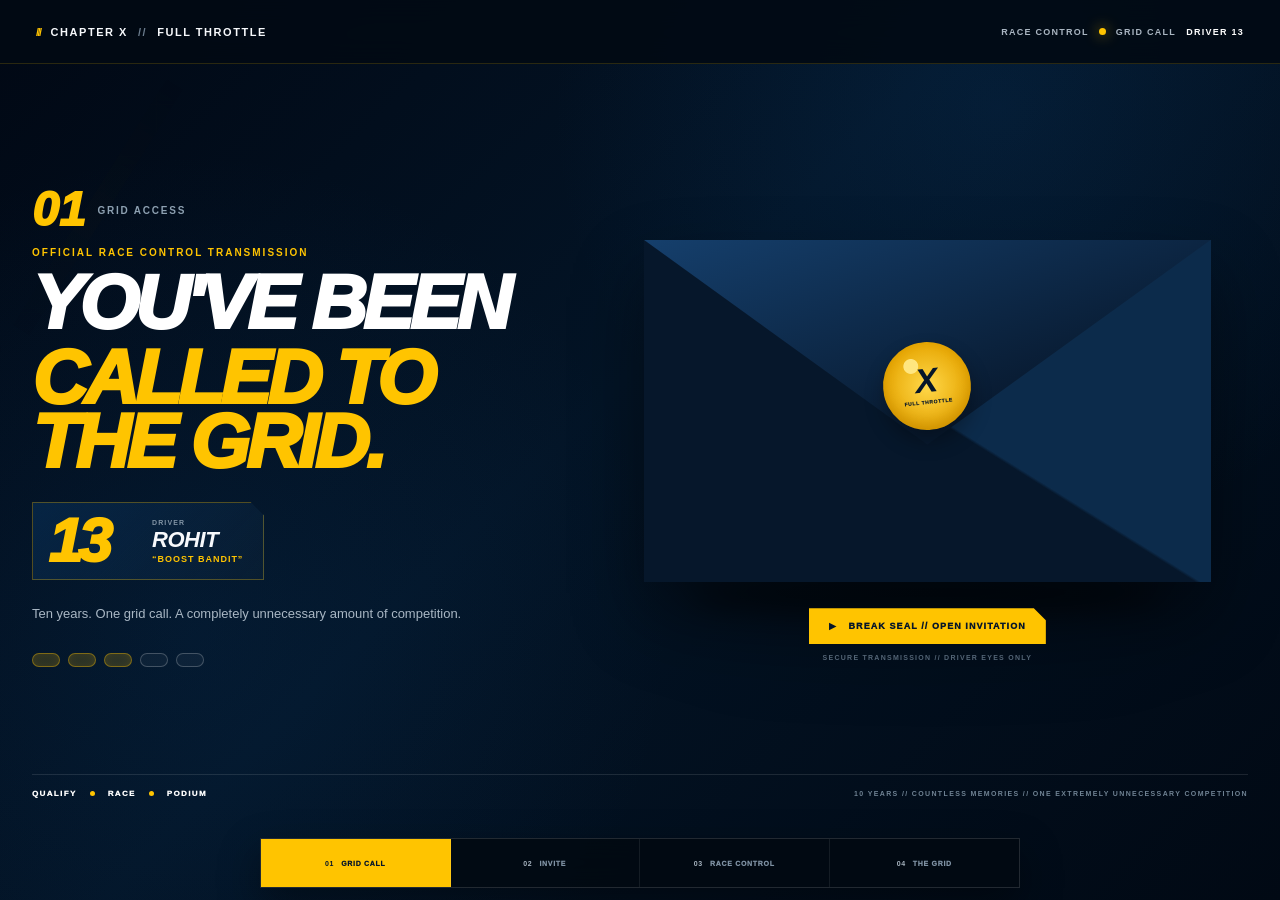
==== commit f86a82a7: "Add files via upload" ====
--- a/index.html
+++ b/index.html
@@ -6,7 +6,7 @@
   <meta name="theme-color" content="#031426">
   <meta name="robots" content="noindex,nofollow">
   <title>Chapter X // Full Throttle</title>
-  <link rel="stylesheet" href="styles.css?v=4">
+  <link rel="stylesheet" href="styles.css?v=6">
 </head>
 
 <body>
@@ -23,7 +23,7 @@
     <div class="topbar__status">
       <span>RACE CONTROL</span>
       <i></i>
-      <span>GRID CALL</span>
+      <span class="grid-call-live">GRID CALL</span>
       <b id="headerDriver">DRIVER 13</b>
     </div>
   </header>
@@ -132,7 +132,7 @@
           </header>
 
           <div class="art-frame art-frame--poster">
-            <img src="assets/invite-poster.png?v=4"
+            <img src="assets/invite-poster.png?v=6"
                  alt="Chapter X Full Throttle official invitation">
           </div>
 
@@ -169,8 +169,10 @@
               <h2 id="raceHeading">FROM RACE CONTROL</h2>
             </div>
 
-            <div class="live-status live-status--good">
-              <i></i>
+            <div class="live-status live-status--verified">
+              <span class="verified-ring" aria-hidden="true">
+                <span>✓</span>
+              </span>
               DRIVER VERIFIED
             </div>
           </header>
@@ -186,7 +188,7 @@
 
           <div class="document-view is-current" data-doc-view="letter">
             <div class="art-frame art-frame--letter">
-              <img src="assets/race-control-letter.png?v=4"
+              <img src="assets/race-control-letter.png?v=6"
                    alt="Chapter X letter from Race Control">
             </div>
           </div>
@@ -236,14 +238,14 @@
           <strong>THE GRID</strong>
           <i></i>
           <small>SCOUTING REPORT</small>
-          <small>6 DRIVERS CONFIRMED</small>
+          <small>5 RIVALS CONFIRMED</small>
         </aside>
 
         <article class="panel grid-panel">
           <header class="panel__header">
             <div>
-              <small>SCOUTING REPORT // 6 DRIVERS CONFIRMED</small>
-              <h2>MEET THE GRID</h2>
+              <small>SCOUTING REPORT // 5 RIVALS CONFIRMED</small>
+              <h2>MEET THE COMPETITION</h2>
             </div>
 
             <div class="live-status live-status--good">
@@ -255,7 +257,7 @@
           <div class="grid-intro">
             <div>
               <strong>KNOW YOUR COMPETITION BEFORE LIGHTS OUT.</strong>
-              <p>Hover over a driver — or tap on mobile — to open the rival profile.</p>
+              <p>Hover over a rival — or tap on mobile — to open the profile.</p>
             </div>
             <span>CLASSIFIED // FRIENDS</span>
           </div>
@@ -289,6 +291,6 @@
     </button>
   </nav>
 
-  <script src="app.js?v=4"></script>
+  <script src="app.js?v=6"></script>
 </body>
 </html>
--- a/styles.css
+++ b/styles.css
@@ -1594,3 +1594,365 @@
     animation-iteration-count: 1 !important;
   }
 }
+
+
+/* =========================================================
+   v6 // VIEWPORT FIT + PREMIUM RACE CONTROL MOTION
+========================================================= */
+
+/*
+  Keep the document centered while reserving enough room for
+  the action buttons and the fixed four-tab navigation.
+*/
+.stage--panel {
+  min-height: calc(100svh - 64px);
+  padding: 26px 0 96px;
+}
+
+.shell {
+  min-height: 0;
+  height: calc(100svh - 64px - 26px - 96px);
+  max-height: 820px;
+}
+
+.panel {
+  min-height: 0;
+  height: 100%;
+}
+
+.race-panel {
+  min-height: 0;
+  grid-template-rows: auto auto minmax(0, 1fr) auto;
+}
+
+.document-view,
+.document-view.is-current {
+  min-height: 0;
+}
+
+.document-view.is-current {
+  overflow: hidden;
+}
+
+.art-frame--letter {
+  width: 100%;
+  height: 100%;
+  min-height: 0;
+  padding: 10px 14px;
+  place-items: center;
+}
+
+.art-frame--letter img {
+  display: block;
+  width: auto;
+  height: auto;
+  max-width: 100%;
+  max-height: 100%;
+  object-fit: contain;
+  margin: auto;
+}
+
+.art-frame--ticket {
+  min-height: 0;
+  height: 100%;
+  padding: 10px;
+}
+
+.art-frame--ticket img {
+  width: auto;
+  height: auto;
+  max-width: 100%;
+  max-height: 100%;
+  object-fit: contain;
+}
+
+.panel__actions {
+  position: relative;
+  z-index: 3;
+  min-height: 46px;
+  padding-top: 2px;
+}
+
+/* A little more room above the fixed bottom navigation. */
+.stage-nav {
+  bottom: max(12px, env(safe-area-inset-bottom));
+}
+
+
+/* ---------------- LIVE SIGNALS ---------------- */
+
+@keyframes signalPulse {
+  0%, 100% {
+    opacity: .72;
+    box-shadow: 0 0 0 0 rgba(255,196,0,.0),
+                0 0 8px rgba(255,196,0,.34);
+  }
+  45% {
+    opacity: 1;
+    box-shadow: 0 0 0 7px rgba(255,196,0,.0),
+                0 0 18px rgba(255,196,0,.90);
+  }
+}
+
+@keyframes textSignal {
+  0%, 100% {
+    color: #aab6c2;
+    text-shadow: 0 0 0 rgba(255,196,0,0);
+  }
+  48% {
+    color: var(--yellow);
+    text-shadow: 0 0 11px rgba(255,196,0,.50);
+  }
+}
+
+.topbar__status > i {
+  animation: signalPulse 2.2s ease-in-out infinite;
+}
+
+.grid-call-live {
+  animation: textSignal 2.2s ease-in-out infinite;
+}
+
+
+/* ---------------- VERIFIED CHECK LOOP ---------------- */
+
+.live-status--verified {
+  color: #c9d7d0;
+}
+
+.verified-ring {
+  position: relative;
+  width: 18px;
+  height: 18px;
+  flex: 0 0 18px;
+  display: grid;
+  place-items: center;
+  border: 1px solid rgba(67,209,125,.45);
+  border-radius: 50%;
+  background: rgba(67,209,125,.08);
+  overflow: visible;
+}
+
+.verified-ring::before {
+  content: "";
+  position: absolute;
+  inset: -1px;
+  border-radius: inherit;
+  background: #43d17d;
+  transform: scale(0);
+  opacity: 0;
+  animation: verifiedCircle 3.1s var(--ease) infinite;
+}
+
+.verified-ring::after {
+  content: "";
+  position: absolute;
+  inset: -6px;
+  border: 1px solid rgba(67,209,125,.52);
+  border-radius: inherit;
+  opacity: 0;
+  transform: scale(.55);
+  animation: verifiedHalo 3.1s ease-out infinite;
+}
+
+.verified-ring > span {
+  position: relative;
+  z-index: 2;
+  color: #04130b;
+  font-size: 11px;
+  line-height: 1;
+  font-weight: 1000;
+  opacity: 0;
+  transform: scale(.25) rotate(-18deg);
+  animation: verifiedCheck 3.1s var(--ease) infinite;
+}
+
+@keyframes verifiedCircle {
+  0%, 14% {
+    transform: scale(0);
+    opacity: 0;
+  }
+  24%, 72% {
+    transform: scale(1);
+    opacity: 1;
+    box-shadow: 0 0 15px rgba(67,209,125,.52);
+  }
+  88%, 100% {
+    transform: scale(.72);
+    opacity: 0;
+  }
+}
+
+@keyframes verifiedCheck {
+  0%, 24% {
+    opacity: 0;
+    transform: scale(.25) rotate(-18deg);
+  }
+  34%, 72% {
+    opacity: 1;
+    transform: scale(1) rotate(0);
+  }
+  88%, 100% {
+    opacity: 0;
+    transform: scale(.65) rotate(0);
+  }
+}
+
+@keyframes verifiedHalo {
+  0%, 20% {
+    opacity: 0;
+    transform: scale(.55);
+  }
+  32% {
+    opacity: .75;
+  }
+  58%, 100% {
+    opacity: 0;
+    transform: scale(1.65);
+  }
+}
+
+
+/* ---------------- TRANSMISSION / GRID STATUS PULSE ---------------- */
+
+.live-status:not(.live-status--verified) > i {
+  animation: signalPulse 2.5s ease-in-out infinite;
+}
+
+
+/* ---------------- SUBTLE PREMIUM YELLOW SHEEN ---------------- */
+
+.button--primary,
+.stage-nav button.is-current {
+  position: relative;
+  overflow: hidden;
+}
+
+.button--primary::after,
+.stage-nav button.is-current::after {
+  content: "";
+  position: absolute;
+  top: -60%;
+  bottom: -60%;
+  width: 22%;
+  left: -35%;
+  pointer-events: none;
+  background: linear-gradient(
+    90deg,
+    transparent,
+    rgba(255,255,255,.52),
+    transparent
+  );
+  transform: skewX(-18deg);
+  animation: yellowSweep 4.8s ease-in-out infinite;
+}
+
+@keyframes yellowSweep {
+  0%, 62% { left: -35%; opacity: 0; }
+  68% { opacity: .75; }
+  82% { left: 118%; opacity: .25; }
+  100% { left: 118%; opacity: 0; }
+}
+
+.rail__number {
+  animation: numberGlow 4s ease-in-out infinite;
+}
+
+@keyframes numberGlow {
+  0%, 100% {
+    text-shadow: 0 0 0 rgba(255,196,0,0);
+  }
+  50% {
+    text-shadow: 0 0 18px rgba(255,196,0,.24);
+  }
+}
+
+
+/* ---------------- RESPONSIVE FIT ---------------- */
+
+@media (max-height: 820px) and (min-width: 851px) {
+  .stage--panel {
+    padding-top: 18px;
+    padding-bottom: 88px;
+  }
+
+  .shell {
+    height: calc(100svh - 64px - 18px - 88px);
+  }
+
+  .panel {
+    gap: 10px;
+    padding-top: 18px;
+    padding-bottom: 14px;
+  }
+
+  .panel__header {
+    min-height: 38px;
+  }
+
+  .document-tabs {
+    padding-bottom: 7px;
+  }
+
+  .document-tabs button {
+    min-height: 32px;
+  }
+
+  .panel__actions {
+    min-height: 40px;
+  }
+}
+
+@media (max-width: 850px) {
+  .stage--panel {
+    min-height: 0;
+    padding: 22px 0 92px;
+  }
+
+  .shell {
+    height: auto;
+    max-height: none;
+  }
+
+  .panel {
+    height: auto;
+  }
+
+  .document-view.is-current {
+    overflow: visible;
+  }
+
+  .art-frame--letter,
+  .art-frame--ticket {
+    height: auto;
+  }
+
+  .art-frame--letter img,
+  .art-frame--ticket img {
+    width: min(100%, 680px);
+    max-height: none;
+  }
+}
+
+@media (prefers-reduced-motion: reduce) {
+  .topbar__status > i,
+  .grid-call-live,
+  .verified-ring::before,
+  .verified-ring::after,
+  .verified-ring > span,
+  .live-status:not(.live-status--verified) > i,
+  .button--primary::after,
+  .stage-nav button.is-current::after,
+  .rail__number {
+    animation: none !important;
+  }
+
+  .verified-ring {
+    background: #43d17d;
+  }
+
+  .verified-ring > span {
+    opacity: 1;
+    transform: none;
+  }
+}
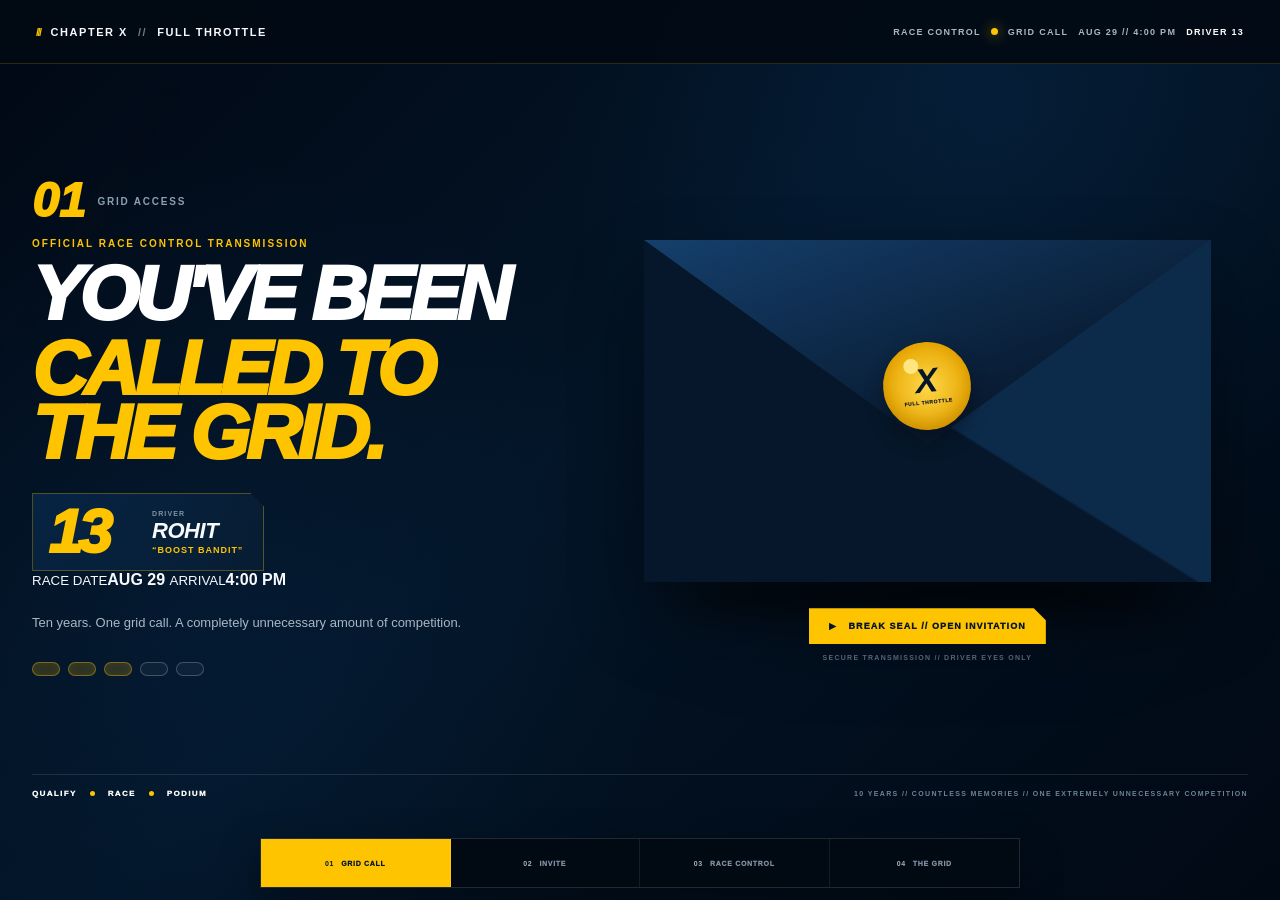
==== commit b6a308a5: "Add files via upload" ====
--- a/index.html
+++ b/index.html
@@ -6,7 +6,7 @@
   <meta name="theme-color" content="#031426">
   <meta name="robots" content="noindex,nofollow">
   <title>Chapter X // Full Throttle</title>
-  <link rel="stylesheet" href="styles.css?v=6">
+  <link rel="stylesheet" href="styles.css?v=9">
 </head>
 
 <body>
@@ -24,6 +24,7 @@
       <span>RACE CONTROL</span>
       <i></i>
       <span class="grid-call-live">GRID CALL</span>
+      <span class="event-clock">AUG 29 // 4:00 PM</span>
       <b id="headerDriver">DRIVER 13</b>
     </div>
   </header>
@@ -55,6 +56,12 @@
               <b id="heroName">ROHIT</b>
               <span id="heroTag">“BOOST BANDIT”</span>
             </div>
+          </div>
+
+          <div class="event-brief" aria-label="Event date and arrival time">
+            <span><small>RACE DATE</small><strong>AUG 29</strong></span>
+            <i></i>
+            <span><small>ARRIVAL</small><strong>4:00 PM</strong></span>
           </div>
 
           <p class="hero__note">
@@ -131,8 +138,15 @@
             </div>
           </header>
 
+          <div class="event-ribbon">
+            <span><small>RACE DATE</small><strong>AUG 29</strong></span>
+            <i></i>
+            <span><small>ARRIVAL</small><strong>4:00 PM</strong></span>
+            <b>BEST IN GAMES</b>
+          </div>
+
           <div class="art-frame art-frame--poster">
-            <img src="assets/invite-poster.png?v=6"
+            <img src="assets/invite-poster.png?v=9"
                  alt="Chapter X Full Throttle official invitation">
           </div>
 
@@ -177,18 +191,30 @@
             </div>
           </header>
 
+          <div class="event-ribbon event-ribbon--compact">
+            <span><small>RACE DATE</small><strong>AUG 29</strong></span>
+            <i></i>
+            <span><small>ARRIVAL</small><strong>4:00 PM</strong></span>
+          </div>
+
           <nav class="document-tabs" aria-label="Race Control documents">
             <button class="is-current" type="button" data-doc-tab="letter">
               01 // RACE CONTROL LETTER
             </button>
-            <button type="button" data-doc-tab="ticket">
-              02 // DRIVER PASS
+            <button class="driver-pass-tab needs-attention"
+                    type="button"
+                    data-doc-tab="ticket">
+              <span class="driver-pass-tab__copy">02 // DRIVER PASS</span>
+              <span class="driver-pass-tab__badge">
+                <i></i>
+                PERSONALIZED
+              </span>
             </button>
           </nav>
 
           <div class="document-view is-current" data-doc-view="letter">
             <div class="art-frame art-frame--letter">
-              <img src="assets/race-control-letter.png?v=6"
+              <img src="assets/race-control-letter.png?v=9"
                    alt="Chapter X letter from Race Control">
             </div>
           </div>
@@ -291,6 +317,6 @@
     </button>
   </nav>
 
-  <script src="app.js?v=6"></script>
+  <script src="app.js?v=9"></script>
 </body>
 </html>
--- a/styles.css
+++ b/styles.css
@@ -1956,3 +1956,404 @@
     transform: none;
   }
 }
+
+
+/* =========================================================
+   v7 // FIT THE WHOLE DOCUMENT + DRIVER PASS ATTENTION
+========================================================= */
+
+/*
+  The letter should be seen as a complete document, not a zoomed crop.
+  Force the image to size itself against BOTH available dimensions.
+*/
+.document-view.is-current {
+  min-height: 0;
+  height: 100%;
+  overflow: hidden;
+}
+
+.art-frame--letter {
+  min-height: 0 !important;
+  height: 100% !important;
+  padding: 10px 18px !important;
+  overflow: hidden !important;
+}
+
+.art-frame--letter img {
+  width: 100% !important;
+  height: 100% !important;
+  max-width: 100% !important;
+  max-height: 100% !important;
+  object-fit: contain !important;
+  object-position: center center !important;
+  margin: 0 auto !important;
+}
+
+.art-frame--ticket {
+  min-height: 0 !important;
+  height: 100% !important;
+  overflow: hidden !important;
+}
+
+.art-frame--ticket img {
+  width: 100% !important;
+  height: 100% !important;
+  max-width: 100% !important;
+  max-height: 100% !important;
+  object-fit: contain !important;
+  object-position: center center !important;
+}
+
+
+/* ---------------------------------------------------------
+   DRIVER PASS TAB
+   Attention-grabbing without looking like an ad/banner.
+--------------------------------------------------------- */
+
+.driver-pass-tab {
+  position: relative;
+  min-width: 176px;
+  display: inline-flex !important;
+  align-items: center;
+  justify-content: space-between;
+  gap: 12px;
+  overflow: visible !important;
+}
+
+.driver-pass-tab__copy {
+  position: relative;
+  z-index: 2;
+  white-space: nowrap;
+}
+
+.driver-pass-tab__badge {
+  position: relative;
+  z-index: 2;
+  display: inline-flex;
+  align-items: center;
+  gap: 5px;
+  padding: 4px 6px;
+  border: 1px solid rgba(255,196,0,.28);
+  color: var(--yellow);
+  background: rgba(255,196,0,.06);
+  font-size: 5px;
+  font-weight: 1000;
+  letter-spacing: .12em;
+  line-height: 1;
+  white-space: nowrap;
+}
+
+.driver-pass-tab__badge i {
+  width: 5px;
+  height: 5px;
+  flex: 0 0 5px;
+  border-radius: 50%;
+  background: var(--yellow);
+  box-shadow: 0 0 8px rgba(255,196,0,.72);
+}
+
+.driver-pass-tab.needs-attention {
+  color: #eef3f8;
+  border-color: rgba(255,196,0,.52);
+  background:
+    linear-gradient(90deg, rgba(255,196,0,.075), rgba(255,255,255,.025));
+  animation: passTabBorder 2.7s ease-in-out infinite;
+}
+
+.driver-pass-tab.needs-attention::before {
+  content: "";
+  position: absolute;
+  inset: -1px;
+  pointer-events: none;
+  border: 1px solid rgba(255,196,0,.0);
+  box-shadow: 0 0 0 0 rgba(255,196,0,0);
+  animation: passTabHalo 2.7s ease-out infinite;
+}
+
+.driver-pass-tab.needs-attention::after {
+  content: "";
+  position: absolute;
+  z-index: 1;
+  top: 0;
+  bottom: 0;
+  width: 30%;
+  left: -45%;
+  pointer-events: none;
+  background: linear-gradient(
+    90deg,
+    transparent,
+    rgba(255,219,92,.22),
+    transparent
+  );
+  transform: skewX(-20deg);
+  animation: passTabSweep 3.4s ease-in-out infinite;
+}
+
+.driver-pass-tab.needs-attention .driver-pass-tab__badge {
+  animation: passBadgeLift 2.7s var(--ease) infinite;
+}
+
+.driver-pass-tab.needs-attention .driver-pass-tab__badge i {
+  animation: signalPulse 1.65s ease-in-out infinite;
+}
+
+@keyframes passTabBorder {
+  0%, 100% {
+    border-color: rgba(255,196,0,.34);
+    box-shadow: inset 0 0 0 rgba(255,196,0,0);
+  }
+  50% {
+    border-color: rgba(255,196,0,.94);
+    box-shadow:
+      inset 0 0 18px rgba(255,196,0,.055),
+      0 0 16px rgba(255,196,0,.11);
+  }
+}
+
+@keyframes passTabHalo {
+  0%, 100% {
+    opacity: 0;
+    transform: scale(1);
+    border-color: rgba(255,196,0,0);
+  }
+  42% {
+    opacity: .7;
+    transform: scale(1.015);
+    border-color: rgba(255,196,0,.30);
+  }
+  68% {
+    opacity: 0;
+    transform: scale(1.04);
+    border-color: rgba(255,196,0,0);
+  }
+}
+
+@keyframes passTabSweep {
+  0%, 56% {
+    left: -45%;
+    opacity: 0;
+  }
+  64% {
+    opacity: 1;
+  }
+  82% {
+    left: 118%;
+    opacity: .55;
+  }
+  100% {
+    left: 118%;
+    opacity: 0;
+  }
+}
+
+@keyframes passBadgeLift {
+  0%, 100% {
+    transform: translateX(0);
+  }
+  48% {
+    transform: translateX(2px);
+  }
+}
+
+/* After the guest opens it, it becomes calm and "acknowledged". */
+.driver-pass-tab.has-been-viewed:not(.is-current) {
+  color: #aebcc8;
+  border-color: rgba(67,209,125,.28);
+}
+
+.driver-pass-tab.has-been-viewed:not(.is-current) .driver-pass-tab__badge {
+  color: #70df9f;
+  border-color: rgba(67,209,125,.25);
+  background: rgba(67,209,125,.055);
+}
+
+.driver-pass-tab.has-been-viewed:not(.is-current) .driver-pass-tab__badge i {
+  background: #43d17d;
+  box-shadow: 0 0 8px rgba(67,209,125,.55);
+}
+
+/* Active still follows the yellow Race Control tab language. */
+.driver-pass-tab.is-current .driver-pass-tab__badge {
+  color: #06162a;
+  border-color: rgba(6,22,42,.20);
+  background: rgba(6,22,42,.08);
+}
+
+.driver-pass-tab.is-current .driver-pass-tab__badge i {
+  background: #06162a;
+  box-shadow: none;
+}
+
+
+/* On shorter desktop screens, leave document/action spacing predictable. */
+@media (max-height: 860px) and (min-width: 851px) {
+  .race-panel {
+    gap: 9px !important;
+  }
+
+  .art-frame--letter {
+    padding: 6px 14px !important;
+  }
+}
+
+@media (max-width: 700px) {
+  .driver-pass-tab {
+    min-width: 0;
+    gap: 6px;
+  }
+
+  .driver-pass-tab__badge {
+    padding: 3px 4px;
+    font-size: 4.5px;
+  }
+}
+
+@media (prefers-reduced-motion: reduce) {
+  .driver-pass-tab.needs-attention,
+  .driver-pass-tab.needs-attention::before,
+  .driver-pass-tab.needs-attention::after,
+  .driver-pass-tab.needs-attention .driver-pass-tab__badge,
+  .driver-pass-tab.needs-attention .driver-pass-tab__badge i {
+    animation: none !important;
+  }
+}
+
+
+/* =========================================================
+   v8 // HARD FIX: FULL LETTER VISIBLE, NEVER ZOOMED/CROPPED
+========================================================= */
+
+/*
+  Percentage heights on a CSS-grid item can still resolve against
+  intrinsic image sizing. Use a real viewport-based document window
+  instead, then let the image size from HEIGHT ONLY.
+*/
+
+.race-panel .document-view.is-current {
+  display: flex !important;
+  align-items: center !important;
+  justify-content: center !important;
+  min-width: 0 !important;
+  min-height: 0 !important;
+  height: 100% !important;
+  overflow: hidden !important;
+}
+
+/* Portrait Race Control letter */
+.race-panel .document-view[data-doc-view="letter"] .art-frame--letter {
+  flex: 0 1 auto !important;
+  width: 100% !important;
+  height: clamp(260px, 46svh, 500px) !important;
+  max-height: calc(100svh - 365px) !important;
+  min-height: 0 !important;
+  padding: 8px 14px !important;
+
+  display: flex !important;
+  align-items: center !important;
+  justify-content: center !important;
+
+  overflow: hidden !important;
+}
+
+.race-panel .document-view[data-doc-view="letter"] .art-frame--letter img {
+  display: block !important;
+
+  /* HEIGHT is the controlling dimension. */
+  width: auto !important;
+  height: 100% !important;
+
+  max-width: 100% !important;
+  max-height: 100% !important;
+
+  object-fit: contain !important;
+  object-position: 50% 50% !important;
+
+  margin: 0 auto !important;
+  flex: 0 1 auto !important;
+}
+
+/* Landscape personalized driver pass */
+.race-panel .document-view[data-doc-view="ticket"] {
+  flex-direction: column !important;
+}
+
+.race-panel .document-view[data-doc-view="ticket"] .ticket-heading {
+  width: 100%;
+  flex: 0 0 auto;
+}
+
+.race-panel .document-view[data-doc-view="ticket"] .art-frame--ticket {
+  flex: 1 1 auto !important;
+  width: 100% !important;
+  height: clamp(230px, 38svh, 430px) !important;
+  max-height: calc(100svh - 405px) !important;
+  min-height: 0 !important;
+  padding: 8px 12px !important;
+
+  display: flex !important;
+  align-items: center !important;
+  justify-content: center !important;
+
+  overflow: hidden !important;
+}
+
+.race-panel .document-view[data-doc-view="ticket"] .art-frame--ticket img {
+  display: block !important;
+  width: 100% !important;
+  height: auto !important;
+  max-width: 100% !important;
+  max-height: 100% !important;
+  object-fit: contain !important;
+  object-position: 50% 50% !important;
+  margin: auto !important;
+}
+
+/* Keep the document centered in the large Race Control viewport. */
+.race-panel {
+  align-content: stretch !important;
+}
+
+/* On very tall screens, don't let the letter become absurdly large. */
+@media (min-height: 1050px) and (min-width: 851px) {
+  .race-panel .document-view[data-doc-view="letter"] .art-frame--letter {
+    height: 500px !important;
+  }
+}
+
+/* On short laptop screens, shrink further so footer/buttons always remain. */
+@media (max-height: 760px) and (min-width: 851px) {
+  .race-panel .document-view[data-doc-view="letter"] .art-frame--letter {
+    height: 34svh !important;
+    max-height: calc(100svh - 350px) !important;
+  }
+
+  .race-panel .document-view[data-doc-view="ticket"] .art-frame--ticket {
+    height: 30svh !important;
+    max-height: calc(100svh - 390px) !important;
+  }
+}
+
+/* Mobile returns to natural document flow. */
+@media (max-width: 850px) {
+  .race-panel .document-view.is-current {
+    display: block !important;
+    height: auto !important;
+    overflow: visible !important;
+  }
+
+  .race-panel .document-view[data-doc-view="letter"] .art-frame--letter,
+  .race-panel .document-view[data-doc-view="ticket"] .art-frame--ticket {
+    width: 100% !important;
+    height: auto !important;
+    max-height: none !important;
+    overflow: visible !important;
+  }
+
+  .race-panel .document-view[data-doc-view="letter"] .art-frame--letter img,
+  .race-panel .document-view[data-doc-view="ticket"] .art-frame--ticket img {
+    width: 100% !important;
+    height: auto !important;
+    max-height: none !important;
+  }
+}
+\n\n/* =========================================================\n   v9 // EVENT DATE + ARRIVAL TIME\n========================================================= */\n.event-clock { color: var(--yellow); font-size: 8px; font-weight: 1000; letter-spacing: .12em; white-space: nowrap; }\n.event-brief { width: fit-content; display:flex; align-items:center; gap:14px; margin-top:22px; padding:10px 14px; border:1px solid rgba(255,196,0,.28); background:linear-gradient(90deg,rgba(255,196,0,.075),rgba(255,255,255,.02)); }\n.event-brief > span,.event-ribbon > span { display:grid; gap:2px; }\n.event-brief small,.event-ribbon small { color:#7f93a5; font-size:6px; font-weight:1000; letter-spacing:.15em; }\n.event-brief strong,.event-ribbon strong { color:white; font-size:11px; line-height:1; font-style:italic; letter-spacing:.06em; }\n.event-brief > i,.event-ribbon > i { width:5px; height:5px; flex:0 0 5px; border-radius:50%; background:var(--yellow); box-shadow:0 0 10px rgba(255,196,0,.65); animation:signalPulse 2.2s ease-in-out infinite; }\n.event-ribbon { min-height:38px; display:flex; align-items:center; gap:12px; padding:7px 12px; border:1px solid rgba(255,255,255,.10); border-left:3px solid var(--yellow); background:linear-gradient(90deg,rgba(255,196,0,.055),transparent 36%),rgba(255,255,255,.018); }\n.event-ribbon > b { margin-left:auto; color:#8496a7; font-size:6px; letter-spacing:.14em; }\n.event-ribbon--compact { min-height:34px; width:fit-content; padding-block:5px; }\n.race-panel { grid-template-rows:auto auto auto minmax(0,1fr) auto !important; }\n@media (max-height:820px) and (min-width:851px){ .event-ribbon--compact{min-height:30px;padding-block:4px}.event-ribbon--compact strong{font-size:9px}.race-panel .document-view[data-doc-view="letter"] .art-frame--letter{height:31svh !important;} }\n@media (max-width:850px){ .event-clock{display:none}.event-ribbon{flex-wrap:wrap}.event-ribbon>b{width:100%;margin-left:0} }\n
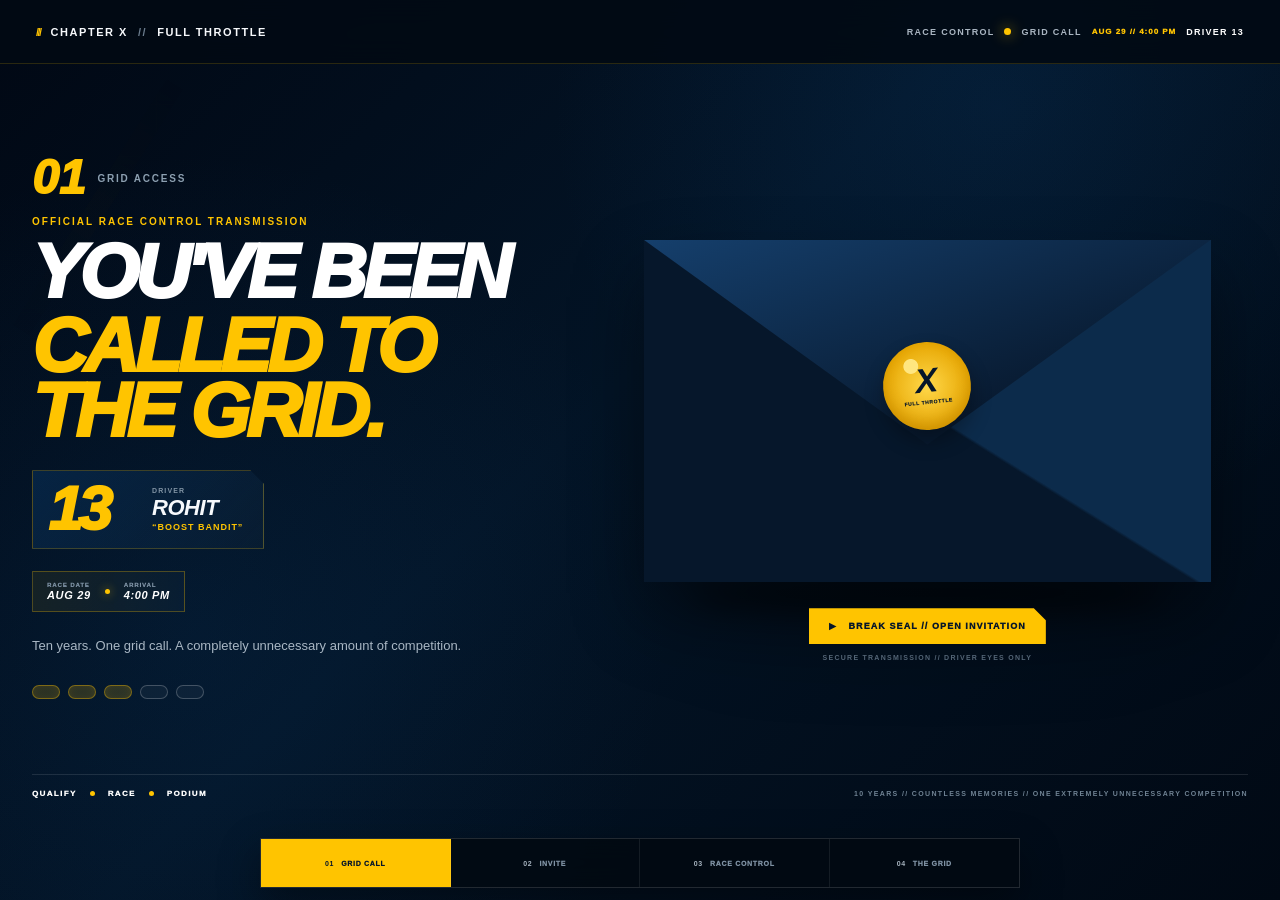
==== commit c0766202: "Add files via upload" ====
--- a/index.html
+++ b/index.html
@@ -6,7 +6,7 @@
   <meta name="theme-color" content="#031426">
   <meta name="robots" content="noindex,nofollow">
   <title>Chapter X // Full Throttle</title>
-  <link rel="stylesheet" href="styles.css?v=9">
+  <link rel="stylesheet" href="styles.css?v=12">
 </head>
 
 <body>
@@ -146,7 +146,7 @@
           </div>
 
           <div class="art-frame art-frame--poster">
-            <img src="assets/invite-poster.png?v=9"
+            <img src="assets/invite-poster.png?v=10"
                  alt="Chapter X Full Throttle official invitation">
           </div>
 
@@ -214,7 +214,7 @@
 
           <div class="document-view is-current" data-doc-view="letter">
             <div class="art-frame art-frame--letter">
-              <img src="assets/race-control-letter.png?v=9"
+              <img src="assets/race-control-letter.png?v=10"
                    alt="Chapter X letter from Race Control">
             </div>
           </div>
@@ -264,13 +264,13 @@
           <strong>THE GRID</strong>
           <i></i>
           <small>SCOUTING REPORT</small>
-          <small>5 RIVALS CONFIRMED</small>
+          <small id="railRivalCount">6 RIVALS CONFIRMED</small>
         </aside>
 
         <article class="panel grid-panel">
           <header class="panel__header">
             <div>
-              <small>SCOUTING REPORT // 5 RIVALS CONFIRMED</small>
+              <small id="scoutingRivalCount">SCOUTING REPORT // 6 RIVALS CONFIRMED</small>
               <h2>MEET THE COMPETITION</h2>
             </div>
 
@@ -317,6 +317,6 @@
     </button>
   </nav>
 
-  <script src="app.js?v=9"></script>
+  <script src="app.js?v=12"></script>
 </body>
 </html>
--- a/styles.css
+++ b/styles.css
@@ -2356,4 +2356,363 @@
     max-height: none !important;
   }
 }
-\n\n/* =========================================================\n   v9 // EVENT DATE + ARRIVAL TIME\n========================================================= */\n.event-clock { color: var(--yellow); font-size: 8px; font-weight: 1000; letter-spacing: .12em; white-space: nowrap; }\n.event-brief { width: fit-content; display:flex; align-items:center; gap:14px; margin-top:22px; padding:10px 14px; border:1px solid rgba(255,196,0,.28); background:linear-gradient(90deg,rgba(255,196,0,.075),rgba(255,255,255,.02)); }\n.event-brief > span,.event-ribbon > span { display:grid; gap:2px; }\n.event-brief small,.event-ribbon small { color:#7f93a5; font-size:6px; font-weight:1000; letter-spacing:.15em; }\n.event-brief strong,.event-ribbon strong { color:white; font-size:11px; line-height:1; font-style:italic; letter-spacing:.06em; }\n.event-brief > i,.event-ribbon > i { width:5px; height:5px; flex:0 0 5px; border-radius:50%; background:var(--yellow); box-shadow:0 0 10px rgba(255,196,0,.65); animation:signalPulse 2.2s ease-in-out infinite; }\n.event-ribbon { min-height:38px; display:flex; align-items:center; gap:12px; padding:7px 12px; border:1px solid rgba(255,255,255,.10); border-left:3px solid var(--yellow); background:linear-gradient(90deg,rgba(255,196,0,.055),transparent 36%),rgba(255,255,255,.018); }\n.event-ribbon > b { margin-left:auto; color:#8496a7; font-size:6px; letter-spacing:.14em; }\n.event-ribbon--compact { min-height:34px; width:fit-content; padding-block:5px; }\n.race-panel { grid-template-rows:auto auto auto minmax(0,1fr) auto !important; }\n@media (max-height:820px) and (min-width:851px){ .event-ribbon--compact{min-height:30px;padding-block:4px}.event-ribbon--compact strong{font-size:9px}.race-panel .document-view[data-doc-view="letter"] .art-frame--letter{height:31svh !important;} }\n@media (max-width:850px){ .event-clock{display:none}.event-ribbon{flex-wrap:wrap}.event-ribbon>b{width:100%;margin-left:0} }\n+
+
+/* =========================================================
+   v9 // EVENT DATE + ARRIVAL TIME
+========================================================= */
+.event-clock { color: var(--yellow); font-size: 8px; font-weight: 1000; letter-spacing: .12em; white-space: nowrap; }
+.event-brief { width: fit-content; display:flex; align-items:center; gap:14px; margin-top:22px; padding:10px 14px; border:1px solid rgba(255,196,0,.28); background:linear-gradient(90deg,rgba(255,196,0,.075),rgba(255,255,255,.02)); }
+.event-brief > span,.event-ribbon > span { display:grid; gap:2px; }
+.event-brief small,.event-ribbon small { color:#7f93a5; font-size:6px; font-weight:1000; letter-spacing:.15em; }
+.event-brief strong,.event-ribbon strong { color:white; font-size:11px; line-height:1; font-style:italic; letter-spacing:.06em; }
+.event-brief > i,.event-ribbon > i { width:5px; height:5px; flex:0 0 5px; border-radius:50%; background:var(--yellow); box-shadow:0 0 10px rgba(255,196,0,.65); animation:signalPulse 2.2s ease-in-out infinite; }
+.event-ribbon { min-height:38px; display:flex; align-items:center; gap:12px; padding:7px 12px; border:1px solid rgba(255,255,255,.10); border-left:3px solid var(--yellow); background:linear-gradient(90deg,rgba(255,196,0,.055),transparent 36%),rgba(255,255,255,.018); }
+.event-ribbon > b { margin-left:auto; color:#8496a7; font-size:6px; letter-spacing:.14em; }
+.event-ribbon--compact { min-height:34px; width:fit-content; padding-block:5px; }
+.race-panel { grid-template-rows:auto auto auto minmax(0,1fr) auto !important; }
+@media (max-height:820px) and (min-width:851px){ .event-ribbon--compact{min-height:30px;padding-block:4px}.event-ribbon--compact strong{font-size:9px}.race-panel .document-view[data-doc-view="letter"] .art-frame--letter{height:31svh !important;} }
+@media (max-width:850px){ .event-clock{display:none}.event-ribbon{flex-wrap:wrap}.event-ribbon>b{width:100%;margin-left:0} }
+
+
+/* =========================================================
+   v10 // 7-DRIVER GRID + LAYOUT HARDENING
+========================================================= */
+
+/* Six rivals per personalized page: 3 x 2 on full desktop. */
+.driver-grid {
+  grid-template-columns: repeat(3, minmax(0, 1fr));
+  grid-auto-rows: minmax(360px, auto);
+}
+
+.driver-card {
+  min-height: 360px;
+}
+
+/* Long names/status text must never collide with adjacent content. */
+.driver-card__front strong,
+.driver-card__front > span,
+.driver-card__front em,
+.driver-card__profile > strong,
+.profile-surname,
+.profile-row b,
+.profile-row em,
+.profile-note span,
+.profile-paddock b {
+  min-width: 0;
+  overflow-wrap: anywhere;
+  word-break: normal;
+}
+
+.driver-card__front strong {
+  font-size: clamp(23px, 1.8vw, 34px);
+}
+
+.driver-card__profile {
+  overflow: hidden;
+}
+
+/* Keep portraits fixed; only the profile/text treatment changes. */
+.driver-card__portrait img,
+.driver-card:hover .driver-card__portrait img,
+.driver-card:focus-visible .driver-card__portrait img,
+.driver-card.is-open .driver-card__portrait img {
+  transform: none !important;
+}
+
+@media (max-width: 1180px) {
+  .driver-grid {
+    grid-template-columns: repeat(2, minmax(0, 1fr));
+    grid-auto-rows: minmax(370px, auto);
+  }
+  .driver-card { min-height: 370px; }
+}
+
+@media (max-width: 650px) {
+  .driver-grid {
+    grid-template-columns: 1fr;
+    grid-auto-rows: minmax(410px, auto);
+  }
+  .driver-card { min-height: 410px; }
+}
+
+
+/* =========================================================
+   v11 // THE GRID: NO OVERLAP, ANY NUMBER OF DRIVERS
+========================================================= */
+
+/*
+  Cover / Invite / Race Control deliberately lock the shell to the
+  viewport so a single piece of artwork fits on one screen:
+
+      .shell { height: calc(100svh - 64px - 26px - 96px) }
+      .panel { height: 100% }
+
+  The Grid is the one stage that does NOT have a fixed amount of
+  content — it grows with the roster. Under the viewport lock the
+  card track was squashed to whatever height was left over, and the
+  cards simply overflowed it: the second row painted straight over
+  the RACE CONTROL / REPLAY buttons and the fixed bottom nav.
+
+  So this stage opts out of the lock and flows naturally instead.
+*/
+
+.stage--grid.stage--panel {
+  min-height: 0;
+  padding-bottom: 48px;       /* + .experience 86px = clears the fixed .stage-nav */
+}
+
+.stage--grid .shell,
+.shell--grid {
+  height: auto;
+  max-height: none;
+  min-height: 0;
+}
+
+.stage--grid .panel,
+.grid-panel {
+  height: auto;
+  min-height: 0;
+  grid-template-rows: auto auto auto auto;
+  overflow: visible;
+}
+
+/* The footer buttons now sit below the cards, never under them. */
+.stage--grid .panel__actions {
+  position: relative;
+  z-index: 8;
+  margin-top: 4px;
+  padding-top: 14px;
+  border-top: 1px solid rgba(255,255,255,.09);
+}
+
+
+/* ---------------- ROSTER-AWARE COLUMNS ---------------- */
+
+/*
+  --grid-cols is set by app.js from the rival count, so a 7th or
+  8th driver re-flows on its own. Cards are sized by ratio rather
+  than a fixed min-height, so narrower columns stay in proportion
+  instead of stretching into the row below.
+*/
+
+.driver-grid {
+  grid-template-columns: repeat(var(--grid-cols, 3), minmax(0, 1fr));
+  grid-auto-rows: auto;
+  align-content: start;
+}
+
+.driver-card {
+  height: auto;
+  min-height: 320px;
+  max-height: 520px;
+  aspect-ratio: 4 / 5;        /* matches the 720x900 portraits */
+}
+
+/* Four-up cards are narrower — tighten the type so nothing collides. */
+.driver-grid[data-cols="4"] .driver-card__number { font-size: 54px; }
+.driver-grid[data-cols="4"] .driver-card__front { padding: 17px; }
+.driver-grid[data-cols="4"] .driver-card__front strong { font-size: clamp(21px, 1.5vw, 29px); }
+.driver-grid[data-cols="4"] .driver-card__profile { padding: 15px 15px 13px 17px; }
+.driver-grid[data-cols="4"] .driver-card__profile > strong { font-size: 24px; }
+.driver-grid[data-cols="4"] .profile-surname { margin-bottom: 7px; }
+.driver-grid[data-cols="4"] .profile-row {
+  grid-template-columns: 70px minmax(0, 1fr);
+  gap: 8px;
+  padding: 6px 0;
+}
+.driver-grid[data-cols="4"] .profile-note,
+.driver-grid[data-cols="4"] .profile-paddock { padding: 6px 0; }
+.driver-grid[data-cols="4"] .profile-note span { font-size: 8px; }
+
+/* Last resort: a very long paddock note trims rather than spills. */
+.profile-note span {
+  display: -webkit-box;
+  -webkit-line-clamp: 5;
+  -webkit-box-orient: vertical;
+  overflow: hidden;
+}
+
+
+/* ---------------- RESPONSIVE TIERS ---------------- */
+
+@media (max-width: 1180px) {
+  .driver-grid { grid-template-columns: repeat(2, minmax(0, 1fr)); }
+  .driver-card { max-height: 470px; }
+}
+
+@media (max-width: 650px) {
+  .driver-grid { grid-template-columns: 1fr; }
+
+  .driver-card {
+    aspect-ratio: auto;
+    min-height: 400px;
+    max-height: none;
+  }
+
+  .stage--grid.stage--panel { padding-bottom: 40px; }
+}
+
+/*
+  The grid is the only stage that scrolls, so the fixed bottom nav
+  now passes over card artwork. A soft scrim anchors it instead of
+  letting it look like it collided with someone's face.
+*/
+.stage--grid.is-active::after {
+  content: "";
+  position: fixed;
+  z-index: 110;
+  left: 0;
+  right: 0;
+  bottom: 0;
+  height: 132px;
+  background: linear-gradient(180deg, rgba(2,8,16,0) 0%, rgba(2,8,16,.62) 46%, rgba(2,8,16,.92) 100%);
+  pointer-events: none;
+}
+
+
+/* =========================================================
+   v12 // INVITE RIBBON FIX + PROFILE TELEMETRY + 8TH DRIVER
+========================================================= */
+
+/*
+  .panel declares three rows (auto / minmax(0,1fr) / auto) but the
+  Invite panel has FOUR children: header, ribbon, poster, footer.
+  The ribbon landed in the 1fr track, and because the poster's
+  min-height (610px) plus the other auto rows already exceeded the
+  locked panel height, that track resolved to 0px — so RACE DATE /
+  ARRIVAL was clipped away. Declare the fourth row and let the
+  poster be the flexible one instead of the ribbon.
+*/
+
+[data-stage="invite"] .panel {
+  grid-template-rows: auto auto minmax(0, 1fr) auto;
+}
+
+[data-stage="invite"] .event-ribbon {
+  flex: 0 0 auto;
+  align-self: start;
+}
+
+[data-stage="invite"] .art-frame--poster {
+  min-height: 0;
+  height: 100%;
+  overflow: hidden;
+  display: flex;
+  align-items: center;
+  justify-content: center;
+}
+
+[data-stage="invite"] .art-frame--poster img {
+  width: auto;
+  height: 100%;
+  max-width: 100%;
+  max-height: 100%;
+  object-fit: contain;
+}
+
+
+/* ---------------- PROFILE TELEMETRY ---------------- */
+
+.profile-stats {
+  display: grid;
+  gap: 5px;
+  padding: 7px 0;
+  border-top: 1px solid rgba(255,255,255,.10);
+}
+
+.profile-stats__grid {
+  display: grid;
+  grid-template-columns: repeat(2, minmax(0, 1fr));
+  gap: 5px 10px;
+}
+
+.profile-stats .stat {
+  display: grid;
+  gap: 1px;
+  min-width: 0;
+  padding: 4px 6px;
+  border-left: 2px solid rgba(255,196,0,.42);
+  background: rgba(255,255,255,.035);
+}
+
+.profile-stats .stat i {
+  color: #7f94a7;
+  font-size: 5px;
+  font-style: normal;
+  font-weight: 1000;
+  letter-spacing: .12em;
+  line-height: 1.35;
+  overflow-wrap: anywhere;
+}
+
+.profile-stats .stat b {
+  color: var(--yellow);
+  font-size: 8px;
+  font-style: italic;
+  letter-spacing: .04em;
+  line-height: 1.2;
+  overflow-wrap: anywhere;
+}
+
+/* The advisory now closes the profile, so let it wrap. */
+.profile-cleared {
+  align-items: flex-start;
+  line-height: 1.45;
+  text-transform: uppercase;
+}
+
+.profile-cleared i {
+  flex: 0 0 5px;
+  margin-top: 3px;
+  width: 5px;
+  height: 5px;
+  border-radius: 50%;
+  background: var(--yellow);
+}
+
+
+/* ---------------- EIGHT DRIVERS: TIGHTER CARDS ---------------- */
+
+/*
+  Seven rivals go four-up, so the cards are narrower than before.
+  Trade a little portrait height for profile breathing room.
+*/
+.driver-grid[data-cols="4"] .driver-card {
+  aspect-ratio: 3 / 4;
+  max-height: 480px;
+}
+
+.driver-grid[data-cols="4"] .profile-stats { padding: 5px 0; }
+.driver-grid[data-cols="4"] .profile-stats__grid { gap: 4px 7px; }
+.driver-grid[data-cols="4"] .profile-stats .stat { padding: 3px 5px; }
+.driver-grid[data-cols="4"] .profile-stats .stat b { font-size: 7px; }
+.driver-grid[data-cols="4"] .profile-note span { -webkit-line-clamp: 3; }
+.driver-grid[data-cols="4"] .driver-card__profile { padding: 13px 13px 12px 15px; }
+.driver-grid[data-cols="4"] .driver-card__profile > strong { font-size: 21px; }
+
+/*
+  data-cols is now authoritative (app.js keeps it in sync with the
+  viewport), so the responsive tiers only need to guard against a
+  no-JS render.
+*/
+@media (max-width: 650px) {
+  .driver-grid[data-cols="1"] .driver-card {
+    aspect-ratio: auto;
+    min-height: 430px;
+    max-height: none;
+  }
+}
+
+/* Match the other section labels (the shared rule predates this block). */
+.profile-stats > label {
+  color: #7f94a7;
+  font-size: 5.5px;
+  line-height: 1.5;
+  font-weight: 1000;
+  letter-spacing: .14em;
+}
+
+/* Let the note absorb slack so the advisory isn't marooned. */
+.profile-note { align-content: start; }
+.driver-card__profile > .profile-note { flex: 1 1 auto; }
